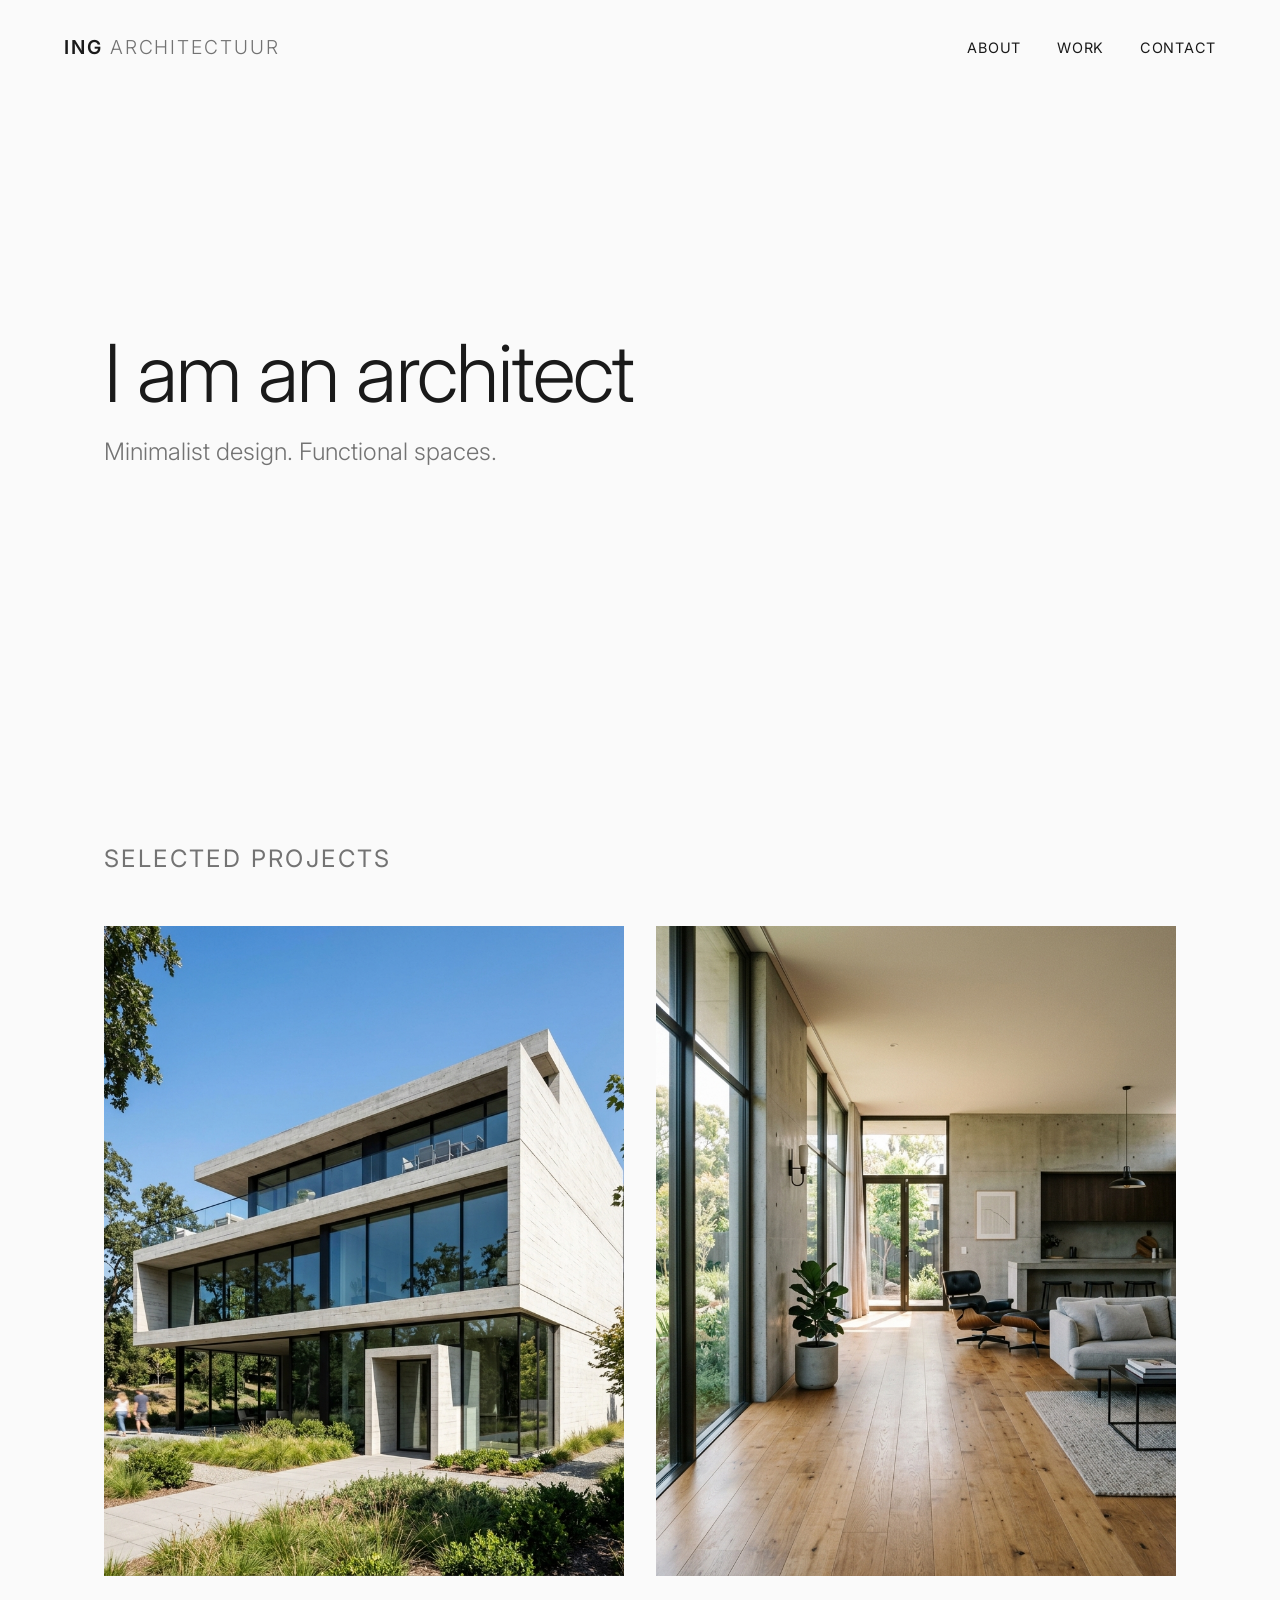
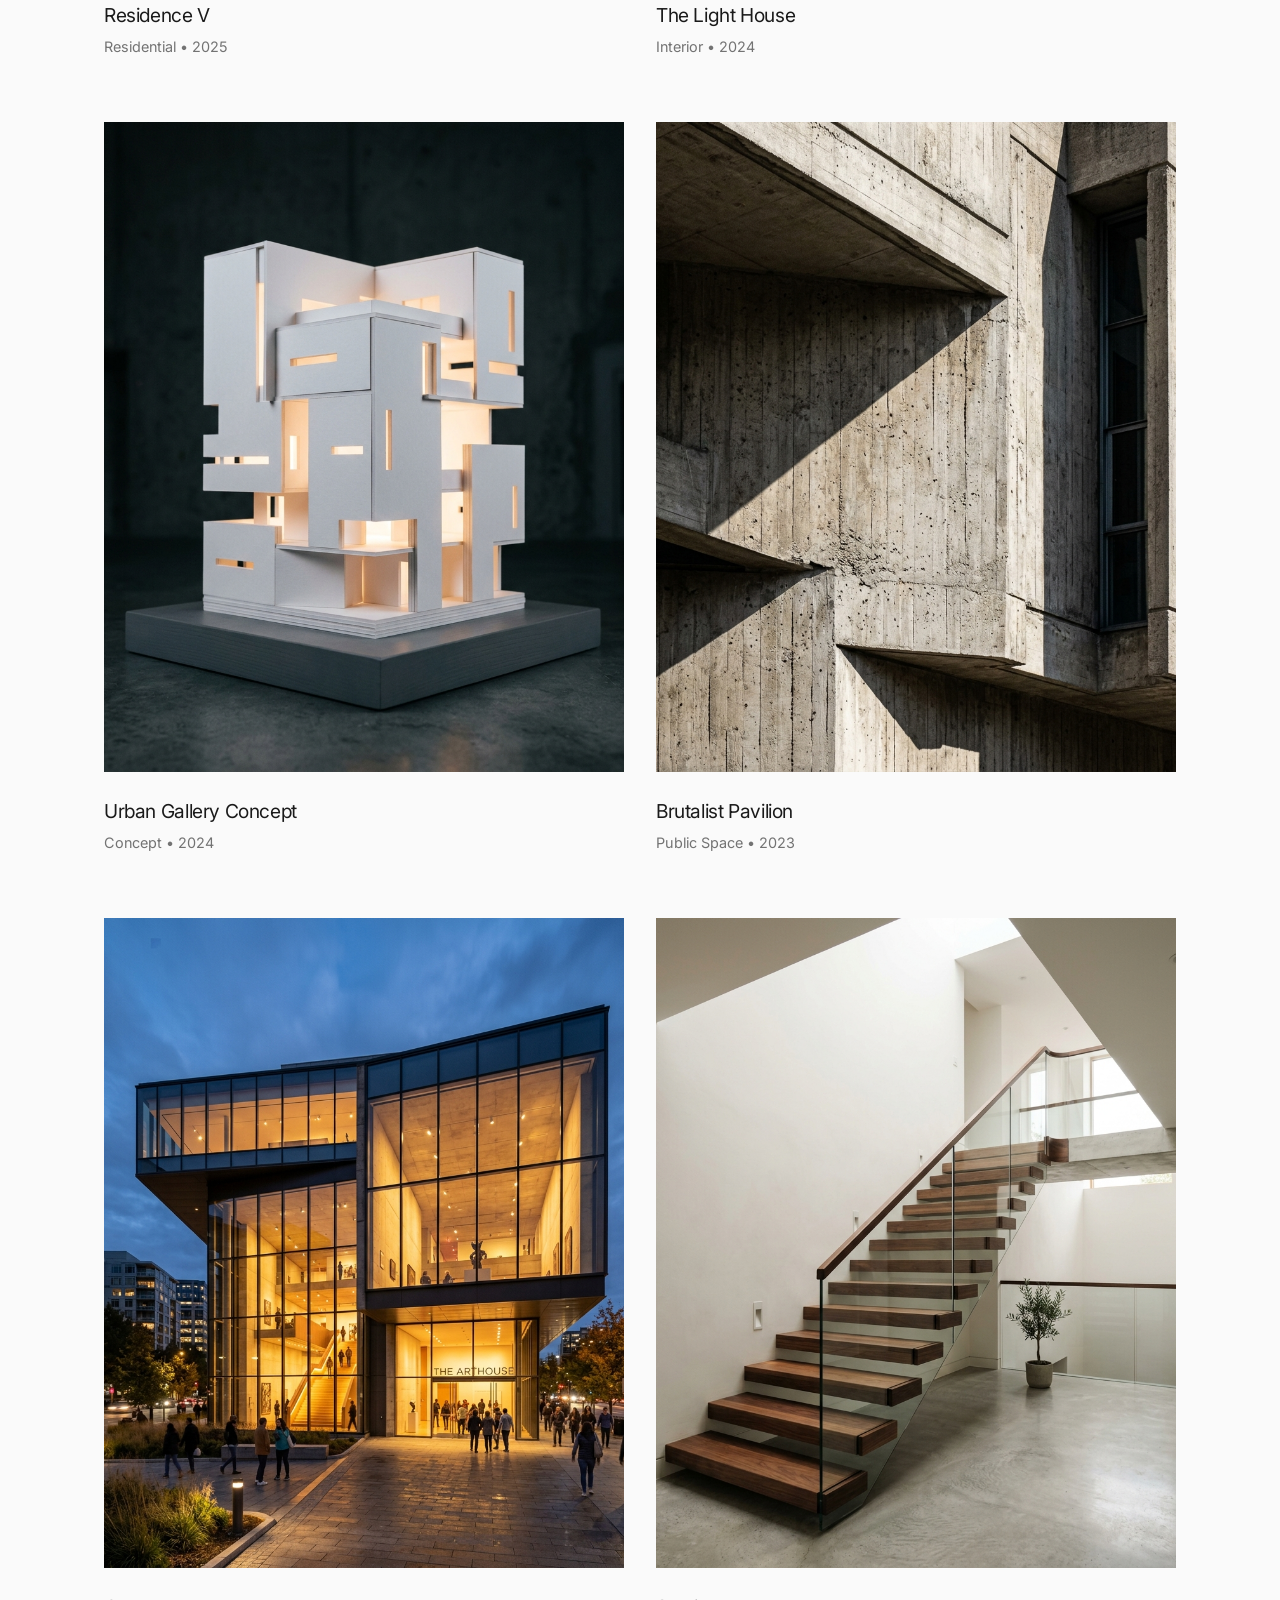
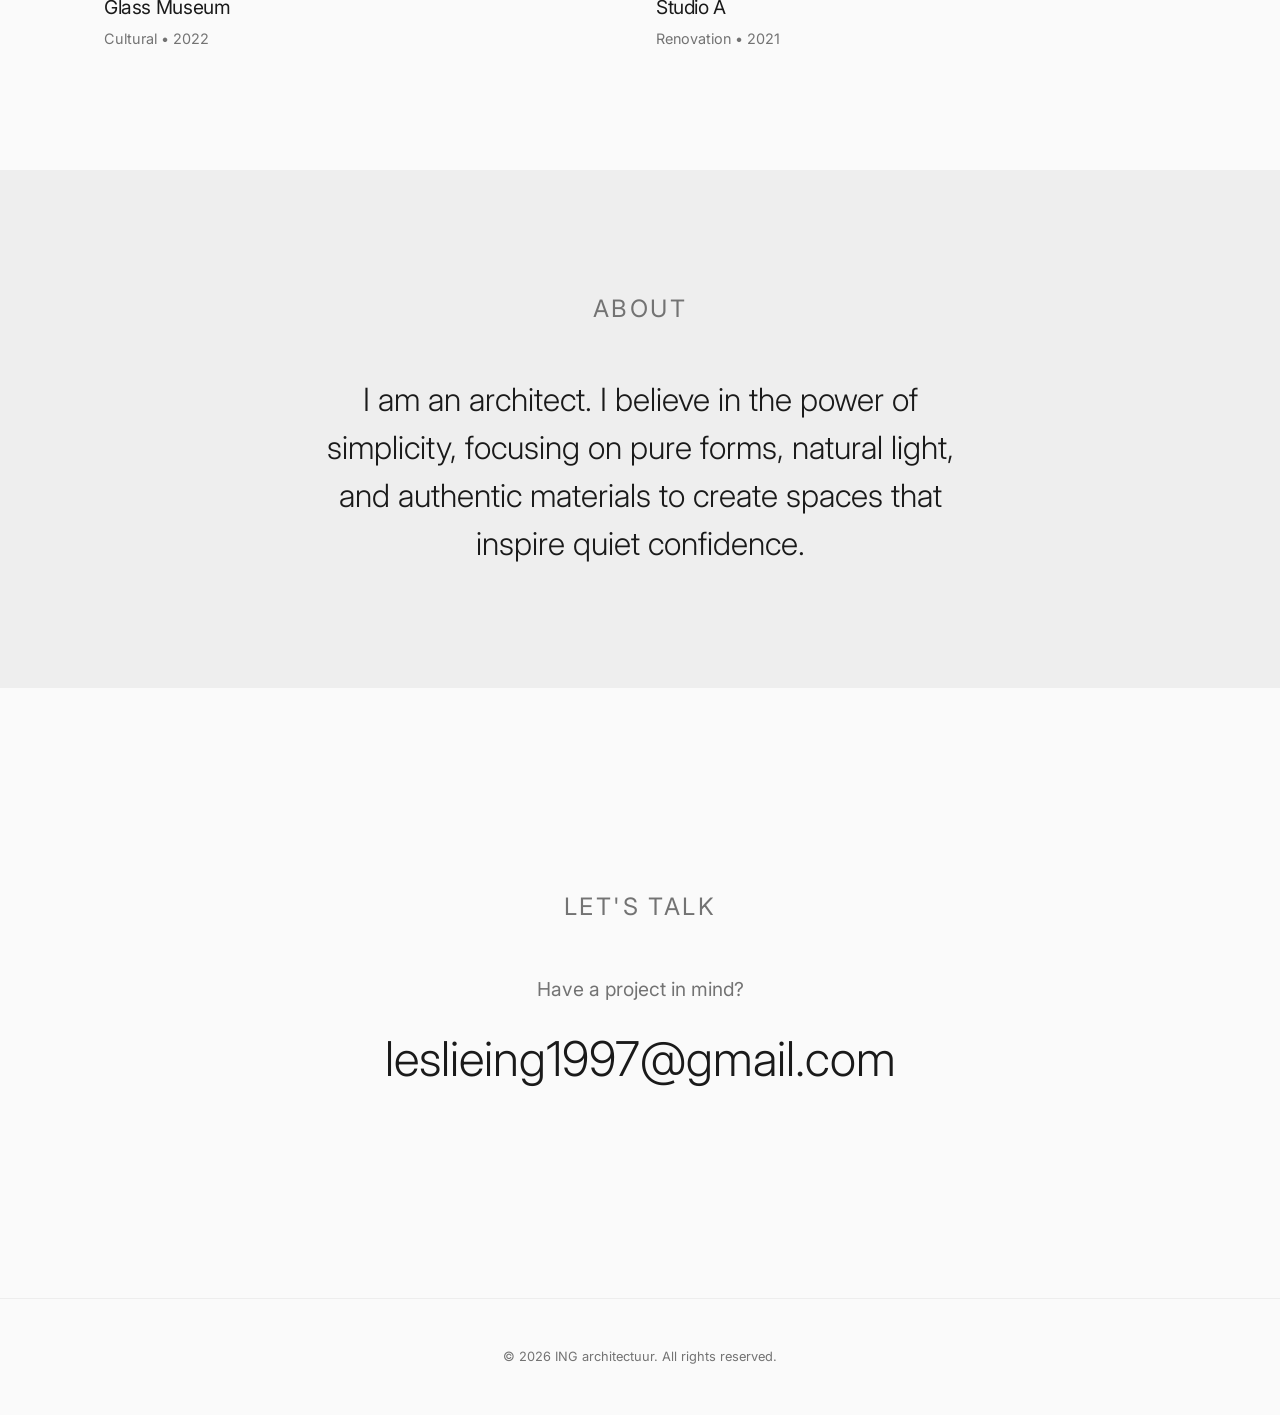
==== index.html @ ac7707c6 "Initial portfolio site" ====
<!DOCTYPE html>
<html lang="en">
<head>
    <meta charset="UTF-8">
    <meta name="viewport" content="width=device-width, initial-scale=1.0">
    <title>ING architectuur | Architect</title>
    <meta name="description" content="Portfolio of ING architectuur. I am an architect.">
    <link rel="stylesheet" href="styles.css">
    <link rel="preconnect" href="https://fonts.googleapis.com">
    <link rel="preconnect" href="https://fonts.gstatic.com" crossorigin>
    <link href="https://fonts.googleapis.com/css2?family=Inter:wght@300;400;600&display=swap" rel="stylesheet">
</head>
<body>
    <header id="main-header">
        <div class="header-container">
            <h1 class="logo">ING <span>architectuur</span></h1>
            <nav>
                <a href="#about">About</a>
                <a href="#projects">Work</a>
                <a href="#contact">Contact</a>
            </nav>
        </div>
    </header>

    <main>
        <section id="hero">
            <div class="hero-content">
                <h2>I am an architect</h2>
                <p>Minimalist design. Functional spaces.</p>
            </div>
        </section>

        <section id="projects" class="section">
            <div class="container">
                <h3 class="section-title">Selected Projects</h3>
                <div class="projects-grid">
                    <!-- Project 1 -->
                    <div class="project-card">
                        <div class="image-wrapper">
                            <img src="images/project_1.png" alt="Modern minimalist concrete exterior">
                        </div>
                        <div class="project-info">
                            <h4>Residence V</h4>
                            <p>Residential • 2025</p>
                        </div>
                    </div>
                    <!-- Project 2 -->
                    <div class="project-card">
                        <div class="image-wrapper">
                            <img src="images/project_2.png" alt="Minimalist interior design">
                        </div>
                        <div class="project-info">
                            <h4>The Light House</h4>
                            <p>Interior • 2024</p>
                        </div>
                    </div>
                    <!-- Project 3 -->
                    <div class="project-card">
                        <div class="image-wrapper">
                            <img src="images/project_3.png" alt="Architectural white model">
                        </div>
                        <div class="project-info">
                            <h4>Urban Gallery Concept</h4>
                            <p>Concept • 2024</p>
                        </div>
                    </div>
                    <!-- Project 4 -->
                    <div class="project-card">
                        <div class="image-wrapper">
                            <img src="images/project_4.png" alt="Detailed concrete brutalism">
                        </div>
                        <div class="project-info">
                            <h4>Brutalist Pavilion</h4>
                            <p>Public Space • 2023</p>
                        </div>
                    </div>
                    <!-- Project 5 -->
                    <div class="project-card">
                        <div class="image-wrapper">
                            <img src="images/project_5.png" alt="Modern museum exterior dusk">
                        </div>
                        <div class="project-info">
                            <h4>Glass Museum</h4>
                            <p>Cultural • 2022</p>
                        </div>
                    </div>
                    <!-- Project 6 -->
                    <div class="project-card">
                        <div class="image-wrapper">
                            <img src="images/project_6.png" alt="Minimalist wood staircase">
                        </div>
                        <div class="project-info">
                            <h4>Studio A</h4>
                            <p>Renovation • 2021</p>
                        </div>
                    </div>
                </div>
            </div>
        </section>

        <section id="about" class="section bg-light">
            <div class="container about-container">
                <h3 class="section-title">About</h3>
                <p class="about-text">
                    I am an architect. I believe in the power of simplicity, focusing on pure forms, natural light, and authentic materials to create spaces that inspire quiet confidence.
                </p>
            </div>
        </section>

        <section id="contact" class="section">
            <div class="container contact-container">
                <h3 class="section-title">Let's Talk</h3>
                <p>Have a project in mind?</p>
                <a href="mailto:leslieing1997@gmail.com" class="contact-link">leslieing1997@gmail.com</a>
            </div>
        </section>
    </main>

    <footer>
        <div class="container footer-container">
            <p>&copy; 2026 ING architectuur. All rights reserved.</p>
        </div>
    </footer>

    <script src="script.js"></script>
</body>
</html>
---- styles.css ----
/* Custom CSS properties for minimalist design system */
:root {
    --bg-color: #FAFAFA;
    --text-primary: #1A1A1A;
    --text-secondary: #737373;
    --accent: #000000;
    --bg-light: #EEEEEE;
    
    --font-stack: 'Inter', -apple-system, BlinkMacSystemFont, "Segoe UI", Roboto, Helvetica, Arial, sans-serif;
    
    --transition-smooth: all 0.4s cubic-bezier(0.16, 1, 0.3, 1);
}

* {
    margin: 0;
    padding: 0;
    box-sizing: border-box;
}

html {
    scroll-behavior: smooth;
}

body {
    font-family: var(--font-stack);
    background-color: var(--bg-color);
    color: var(--text-primary);
    line-height: 1.6;
    -webkit-font-smoothing: antialiased;
    -moz-osx-font-smoothing: grayscale;
}

/* Typography */
h1, h2, h3, h4, h5 {
    font-weight: 300;
    letter-spacing: -0.02em;
}

/* Layout Containers */
.container {
    max-width: 1200px;
    margin: 0 auto;
    padding: 0 5%;
}

.section {
    padding: 120px 0;
}

.section-title {
    font-size: 1.5rem;
    margin-bottom: 3rem;
    text-transform: uppercase;
    letter-spacing: 0.1em;
    font-weight: 400;
    color: var(--text-secondary);
}

.bg-light {
    background-color: var(--bg-light);
}

/* Header */
#main-header {
    position: fixed;
    top: 0;
    width: 100%;
    padding: 2rem 5%;
    background-color: rgba(250, 250, 250, 0.9);
    backdrop-filter: blur(10px);
    z-index: 100;
    transition: var(--transition-smooth);
}

#main-header.scrolled {
    padding: 1rem 5%;
    box-shadow: 0 2px 20px rgba(0,0,0,0.05);
}

.header-container {
    max-width: 1200px;
    margin: 0 auto;
    display: flex;
    justify-content: space-between;
    align-items: center;
}

.logo {
    font-size: 1.2rem;
    font-weight: 600;
    text-transform: uppercase;
    letter-spacing: 0.1em;
}

.logo span {
    font-weight: 300;
    color: var(--text-secondary);
}

nav a {
    color: var(--text-primary);
    text-decoration: none;
    margin-left: 2rem;
    font-size: 0.9rem;
    text-transform: uppercase;
    letter-spacing: 0.05em;
    transition: var(--transition-smooth);
    position: relative;
}

nav a::after {
    content: '';
    position: absolute;
    bottom: -4px;
    left: 0;
    width: 0;
    height: 1px;
    background-color: var(--text-primary);
    transition: var(--transition-smooth);
}

nav a:hover::after {
    width: 100%;
}

/* Hero Section */
#hero {
    height: 80vh;
    display: flex;
    align-items: center;
    padding-top: 80px;
}

.hero-content {
    max-width: 1200px;
    margin: 0 auto;
    padding: 0 5%;
    width: 100%;
}

.hero-content h2 {
    font-size: 5rem;
    line-height: 1.1;
    margin-bottom: 1rem;
}

.hero-content p {
    font-size: 1.5rem;
    color: var(--text-secondary);
    font-weight: 300;
}

/* Projects Grid */
.projects-grid {
    display: grid;
    grid-template-columns: repeat(auto-fill, minmax(350px, 1fr));
    gap: 4rem 2rem;
}

.project-card {
    cursor: pointer;
}

.image-wrapper {
    overflow: hidden;
    margin-bottom: 1.5rem;
    aspect-ratio: 4/5;
    background-color: #E0E0E0; /* Placeholder loading color */
}

.image-wrapper img {
    width: 100%;
    height: 100%;
    object-fit: cover;
    transition: transform 0.8s cubic-bezier(0.16, 1, 0.3, 1);
}

.project-card:hover .image-wrapper img {
    transform: scale(1.05);
}

.project-info h4 {
    font-size: 1.2rem;
    margin-bottom: 0.25rem;
    font-weight: 400;
}

.project-info p {
    font-size: 0.9rem;
    color: var(--text-secondary);
}

/* About Section */
.about-container {
    max-width: 800px;
    margin: 0 auto;
    text-align: center;
}

.about-text {
    font-size: 2rem;
    line-height: 1.5;
    font-weight: 300;
}

/* Contact Section */
.contact-container {
    text-align: center;
    padding: 5rem 0;
}

.contact-container p {
    font-size: 1.2rem;
    color: var(--text-secondary);
    margin-bottom: 1rem;
}

.contact-link {
    font-size: 3rem;
    color: var(--text-primary);
    text-decoration: none;
    font-weight: 300;
    position: relative;
    display: inline-block;
}

.contact-link::after {
    content: '';
    position: absolute;
    bottom: 5px;
    left: 0;
    width: 100%;
    height: 2px;
    background-color: var(--text-primary);
    transform: scaleX(0);
    transform-origin: right;
    transition: transform 0.6s cubic-bezier(0.16, 1, 0.3, 1);
}

.contact-link:hover::after {
    transform: scaleX(1);
    transform-origin: left;
}

/* Footer */
footer {
    padding: 3rem 5%;
    text-align: center;
    border-top: 1px solid rgba(0,0,0,0.05);
}

footer p {
    font-size: 0.8rem;
    color: var(--text-secondary);
}

/* Responsive */
@media (max-width: 768px) {
    .hero-content h2 {
        font-size: 3rem;
    }
    
    .about-text {
        font-size: 1.5rem;
    }
    
    .contact-link {
        font-size: 2rem;
    }
    
    nav {
        display: none; /* Add a hamburger menu for mobile in v2 */
    }
}
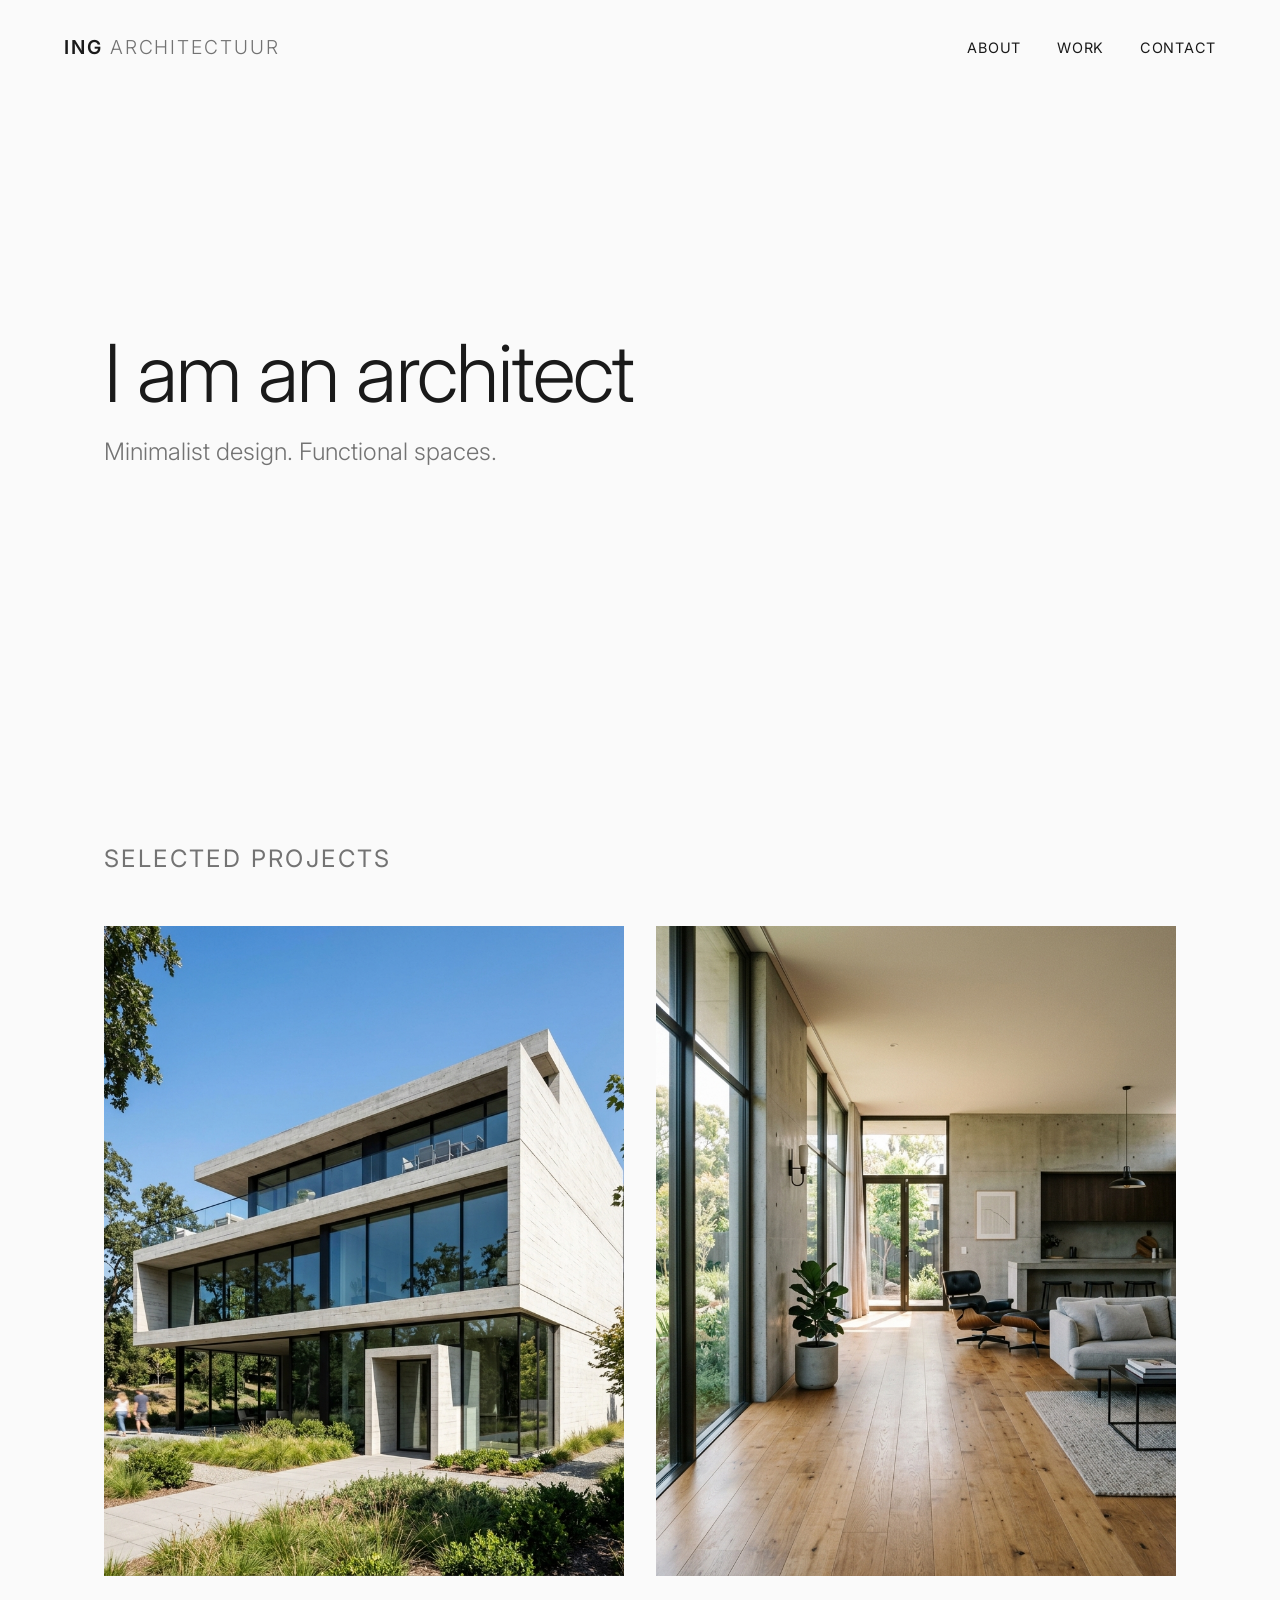
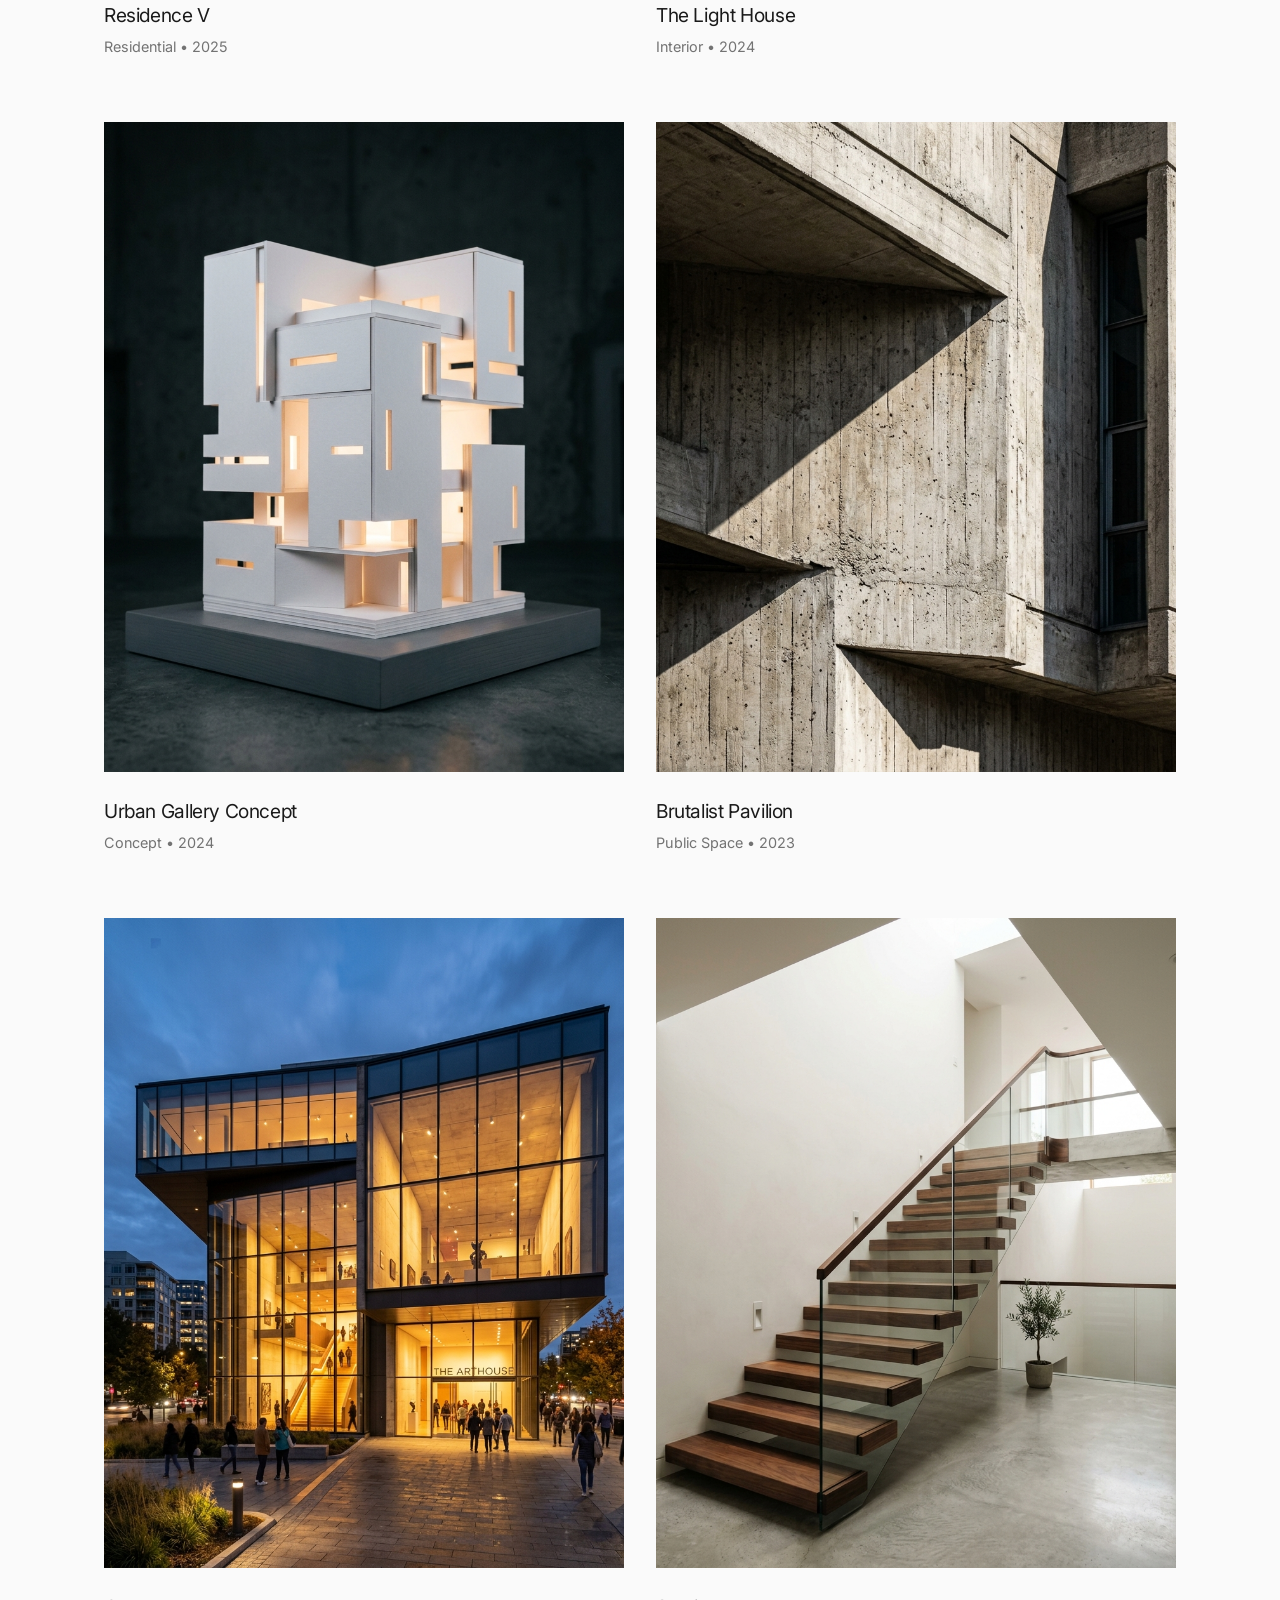
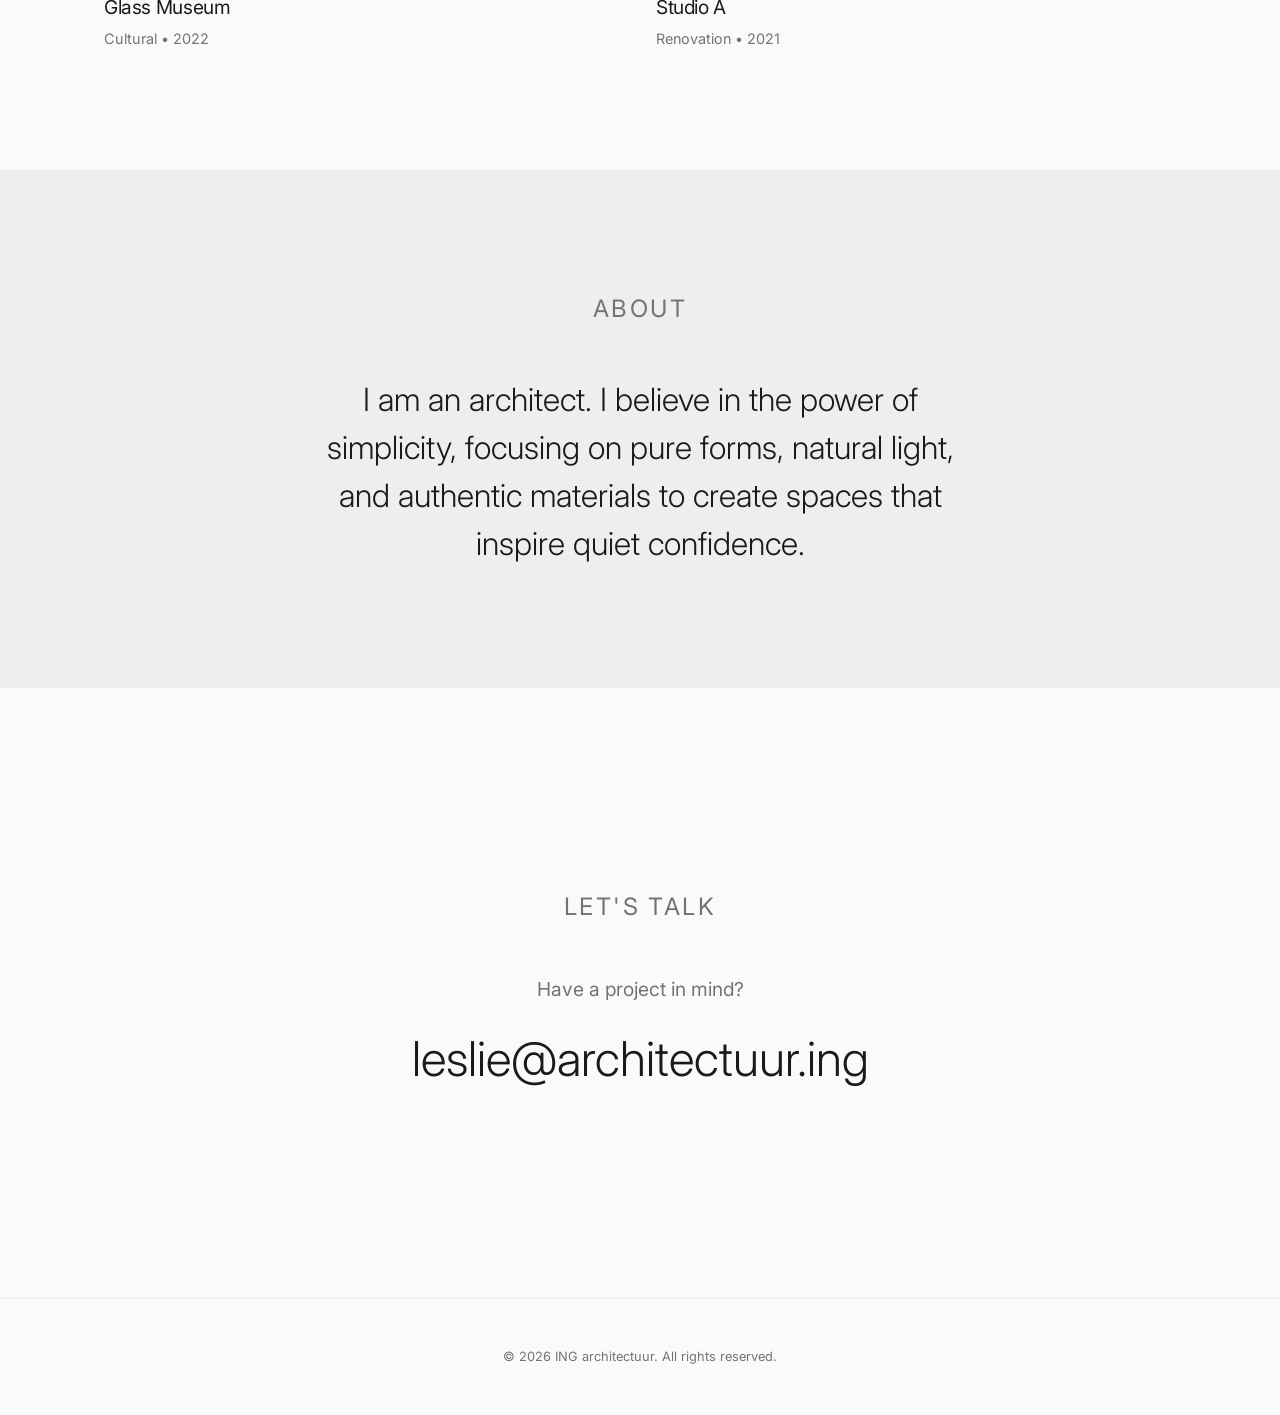
==== commit 7023680d: "style: update contact email and improve text formatting in index.html" ====
--- a/index.html
+++ b/index.html
@@ -1,5 +1,6 @@
 <!DOCTYPE html>
 <html lang="en">
+
 <head>
     <meta charset="UTF-8">
     <meta name="viewport" content="width=device-width, initial-scale=1.0">
@@ -10,6 +11,7 @@
     <link rel="preconnect" href="https://fonts.gstatic.com" crossorigin>
     <link href="https://fonts.googleapis.com/css2?family=Inter:wght@300;400;600&display=swap" rel="stylesheet">
 </head>
+
 <body>
     <header id="main-header">
         <div class="header-container">
@@ -102,7 +104,8 @@
             <div class="container about-container">
                 <h3 class="section-title">About</h3>
                 <p class="about-text">
-                    I am an architect. I believe in the power of simplicity, focusing on pure forms, natural light, and authentic materials to create spaces that inspire quiet confidence.
+                    I am an architect. I believe in the power of simplicity, focusing on pure forms, natural light, and
+                    authentic materials to create spaces that inspire quiet confidence.
                 </p>
             </div>
         </section>
@@ -111,7 +114,7 @@
             <div class="container contact-container">
                 <h3 class="section-title">Let's Talk</h3>
                 <p>Have a project in mind?</p>
-                <a href="mailto:leslieing1997@gmail.com" class="contact-link">leslieing1997@gmail.com</a>
+                <a href="mailto:leslie@architectuur.ing" class="contact-link">leslie@architectuur.ing</a>
             </div>
         </section>
     </main>
@@ -124,4 +127,5 @@
 
     <script src="script.js"></script>
 </body>
-</html>
+
+</html>
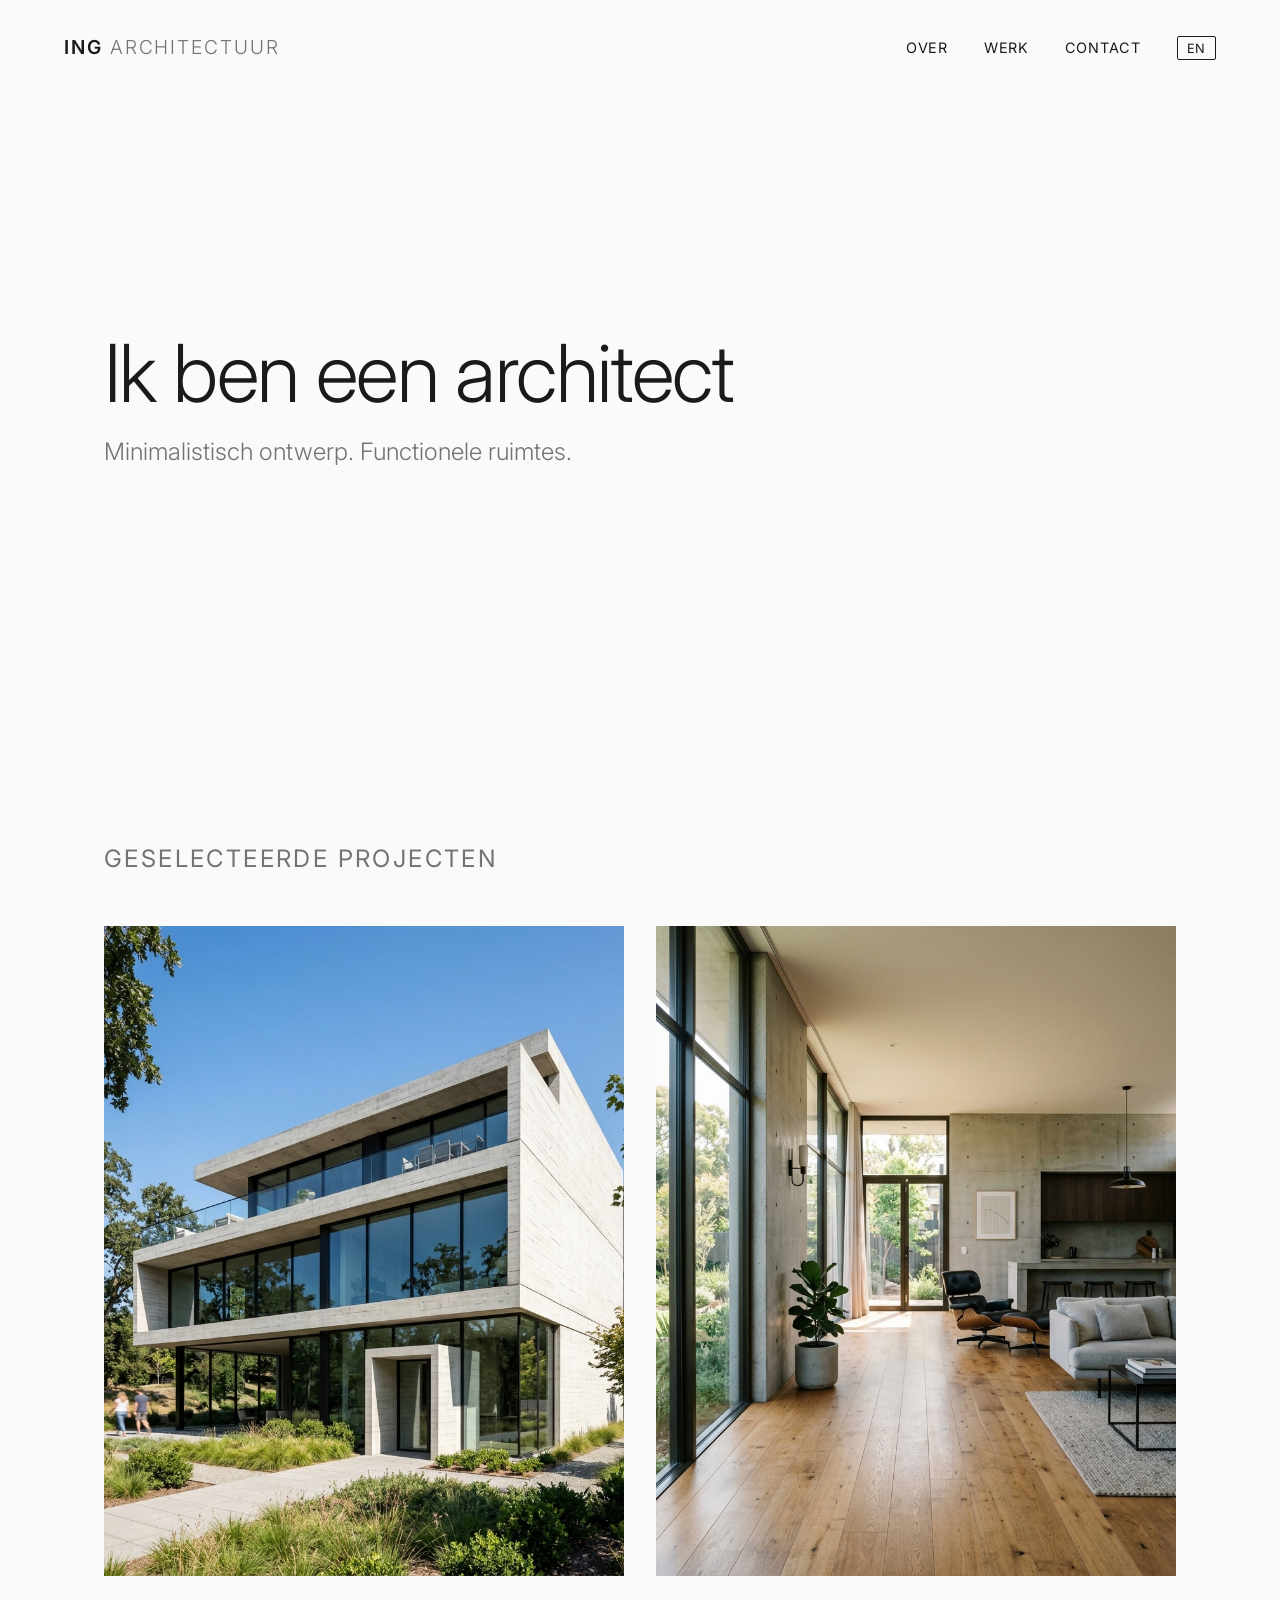
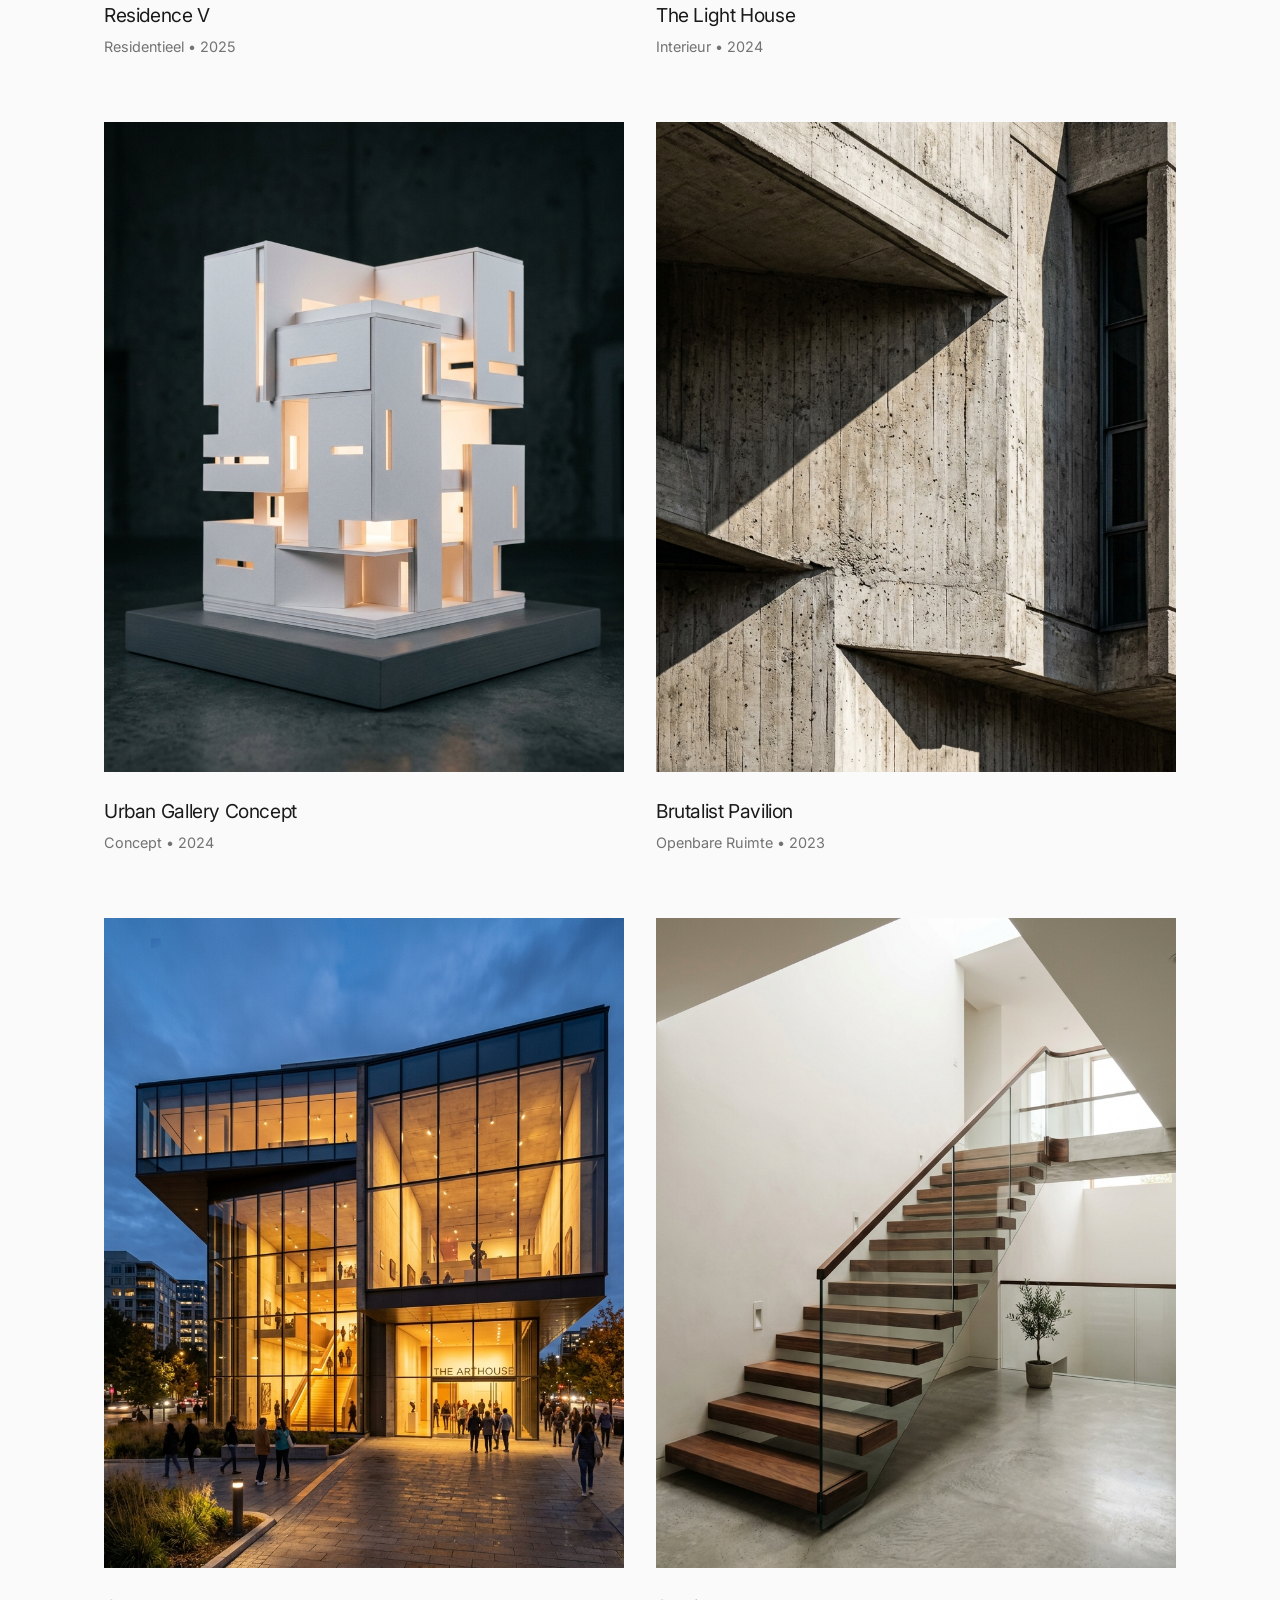
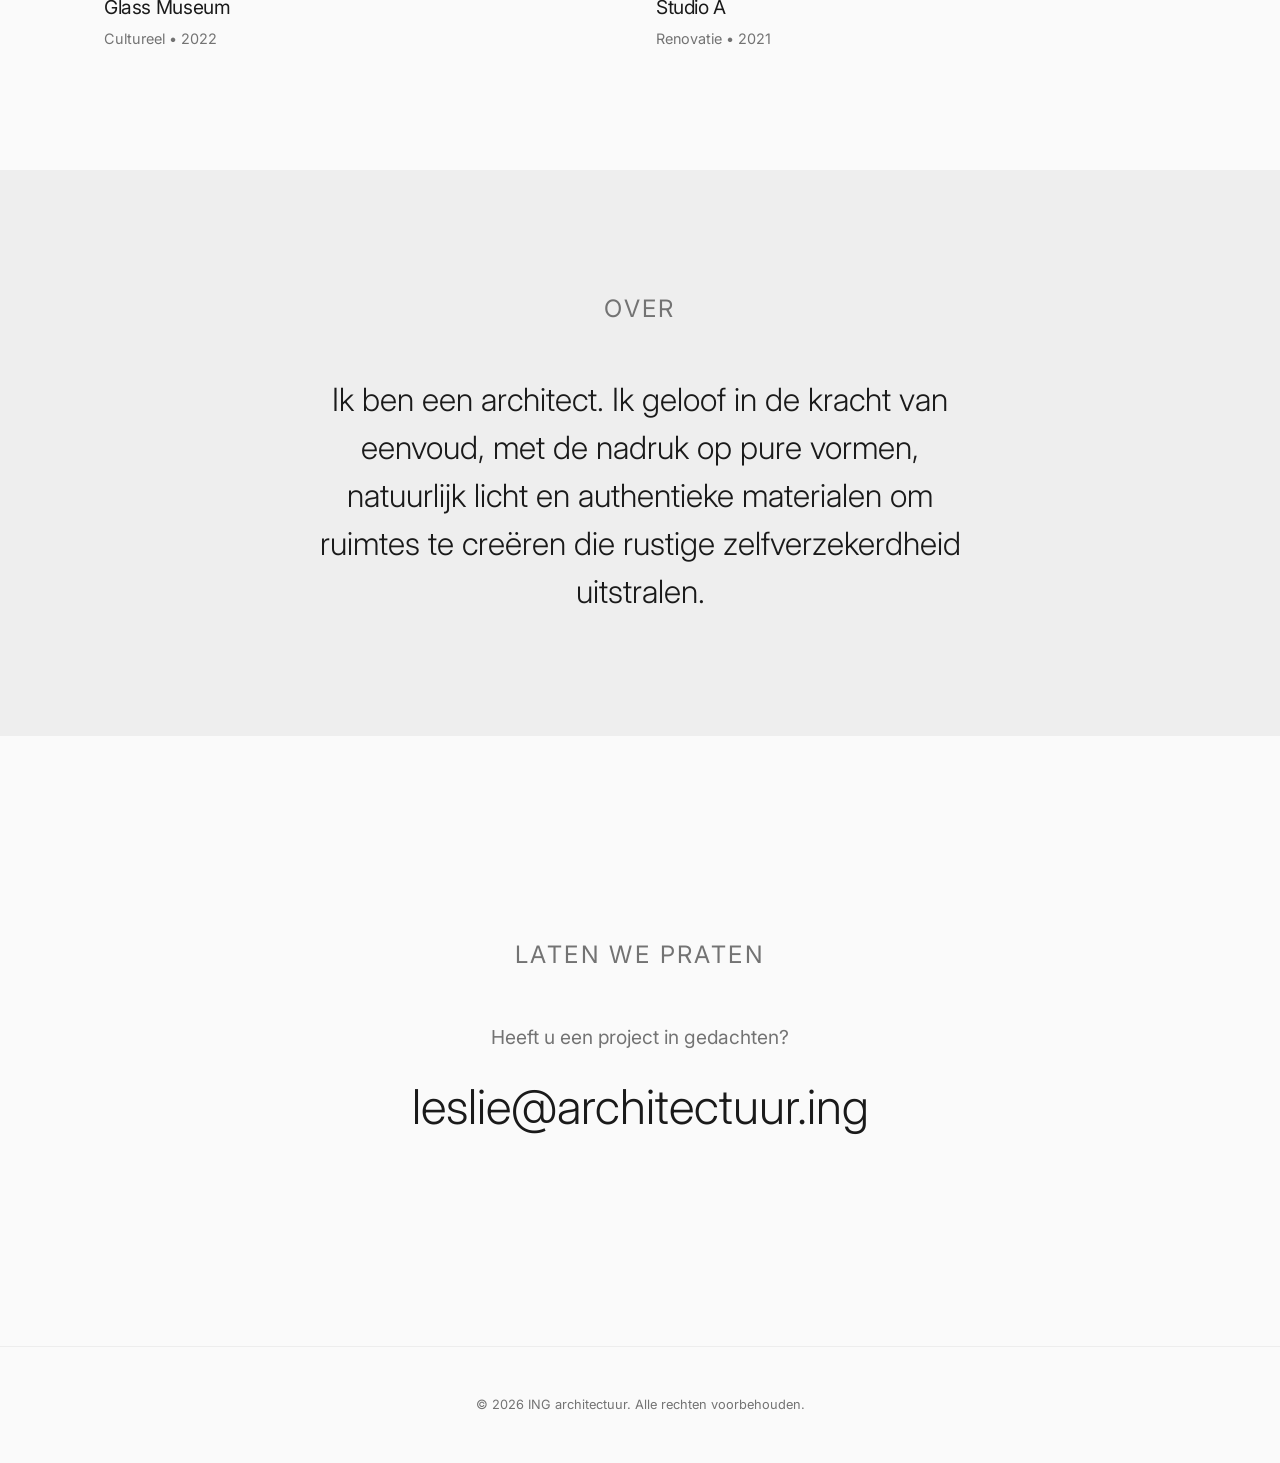
==== commit dc6ee028: "feat: implement multi-language support with a dynamic toggle button and translation dictionary" ====
--- a/index.html
+++ b/index.html
@@ -1,5 +1,5 @@
 <!DOCTYPE html>
-<html lang="en">
+<html lang="nl">
 
 <head>
     <meta charset="UTF-8">
@@ -17,9 +17,10 @@
         <div class="header-container">
             <h1 class="logo">ING <span>architectuur</span></h1>
             <nav>
-                <a href="#about">About</a>
-                <a href="#projects">Work</a>
-                <a href="#contact">Contact</a>
+                <a href="#about" data-i18n="nav-about">Over</a>
+                <a href="#projects" data-i18n="nav-work">Werk</a>
+                <a href="#contact" data-i18n="nav-contact">Contact</a>
+                <button id="lang-toggle" class="lang-btn">EN</button>
             </nav>
         </div>
     </header>
@@ -27,14 +28,14 @@
     <main>
         <section id="hero">
             <div class="hero-content">
-                <h2>I am an architect</h2>
-                <p>Minimalist design. Functional spaces.</p>
+                <h2 data-i18n="hero-title">Ik ben een architect</h2>
+                <p data-i18n="hero-subtitle">Minimalistisch ontwerp. Functionele ruimtes.</p>
             </div>
         </section>
 
         <section id="projects" class="section">
             <div class="container">
-                <h3 class="section-title">Selected Projects</h3>
+                <h3 class="section-title" data-i18n="projects-title">Geselecteerde Projecten</h3>
                 <div class="projects-grid">
                     <!-- Project 1 -->
                     <div class="project-card">
@@ -43,7 +44,7 @@
                         </div>
                         <div class="project-info">
                             <h4>Residence V</h4>
-                            <p>Residential • 2025</p>
+                            <p><span data-i18n="proj-1-cat">Residentieel</span> • 2025</p>
                         </div>
                     </div>
                     <!-- Project 2 -->
@@ -53,7 +54,7 @@
                         </div>
                         <div class="project-info">
                             <h4>The Light House</h4>
-                            <p>Interior • 2024</p>
+                            <p><span data-i18n="proj-2-cat">Interieur</span> • 2024</p>
                         </div>
                     </div>
                     <!-- Project 3 -->
@@ -63,7 +64,7 @@
                         </div>
                         <div class="project-info">
                             <h4>Urban Gallery Concept</h4>
-                            <p>Concept • 2024</p>
+                            <p><span data-i18n="proj-3-cat">Concept</span> • 2024</p>
                         </div>
                     </div>
                     <!-- Project 4 -->
@@ -73,7 +74,7 @@
                         </div>
                         <div class="project-info">
                             <h4>Brutalist Pavilion</h4>
-                            <p>Public Space • 2023</p>
+                            <p><span data-i18n="proj-4-cat">Openbare Ruimte</span> • 2023</p>
                         </div>
                     </div>
                     <!-- Project 5 -->
@@ -83,7 +84,7 @@
                         </div>
                         <div class="project-info">
                             <h4>Glass Museum</h4>
-                            <p>Cultural • 2022</p>
+                            <p><span data-i18n="proj-5-cat">Cultureel</span> • 2022</p>
                         </div>
                     </div>
                     <!-- Project 6 -->
@@ -93,7 +94,7 @@
                         </div>
                         <div class="project-info">
                             <h4>Studio A</h4>
-                            <p>Renovation • 2021</p>
+                            <p><span data-i18n="proj-6-cat">Renovatie</span> • 2021</p>
                         </div>
                     </div>
                 </div>
@@ -102,18 +103,17 @@
 
         <section id="about" class="section bg-light">
             <div class="container about-container">
-                <h3 class="section-title">About</h3>
-                <p class="about-text">
-                    I am an architect. I believe in the power of simplicity, focusing on pure forms, natural light, and
-                    authentic materials to create spaces that inspire quiet confidence.
+                <h3 class="section-title" data-i18n="about-title">Over</h3>
+                <p class="about-text" data-i18n="about-text">
+                    Ik ben een architect. Ik geloof in de kracht van eenvoud, met de nadruk op pure vormen, natuurlijk licht en authentieke materialen om ruimtes te creëren die rustige zelfverzekerdheid uitstralen.
                 </p>
             </div>
         </section>
 
         <section id="contact" class="section">
             <div class="container contact-container">
-                <h3 class="section-title">Let's Talk</h3>
-                <p>Have a project in mind?</p>
+                <h3 class="section-title" data-i18n="contact-title">Laten we praten</h3>
+                <p data-i18n="contact-subtitle">Heeft u een project in gedachten?</p>
                 <a href="mailto:leslie@architectuur.ing" class="contact-link">leslie@architectuur.ing</a>
             </div>
         </section>
@@ -121,7 +121,7 @@
 
     <footer>
         <div class="container footer-container">
-            <p>&copy; 2026 ING architectuur. All rights reserved.</p>
+            <p>&copy; 2026 ING architectuur. <span data-i18n="footer-rights">Alle rechten voorbehouden.</span></p>
         </div>
     </footer>
 
--- a/styles.css
+++ b/styles.css
@@ -123,6 +123,24 @@
     width: 100%;
 }
 
+.lang-btn {
+    background: none;
+    border: 1px solid var(--text-primary);
+    color: var(--text-primary);
+    padding: 0.2rem 0.6rem;
+    margin-left: 2rem;
+    font-family: var(--font-stack);
+    font-size: 0.8rem;
+    cursor: pointer;
+    transition: var(--transition-smooth);
+    border-radius: 2px;
+}
+
+.lang-btn:hover {
+    background: var(--text-primary);
+    color: var(--bg-color);
+}
+
 /* Hero Section */
 #hero {
     height: 80vh;
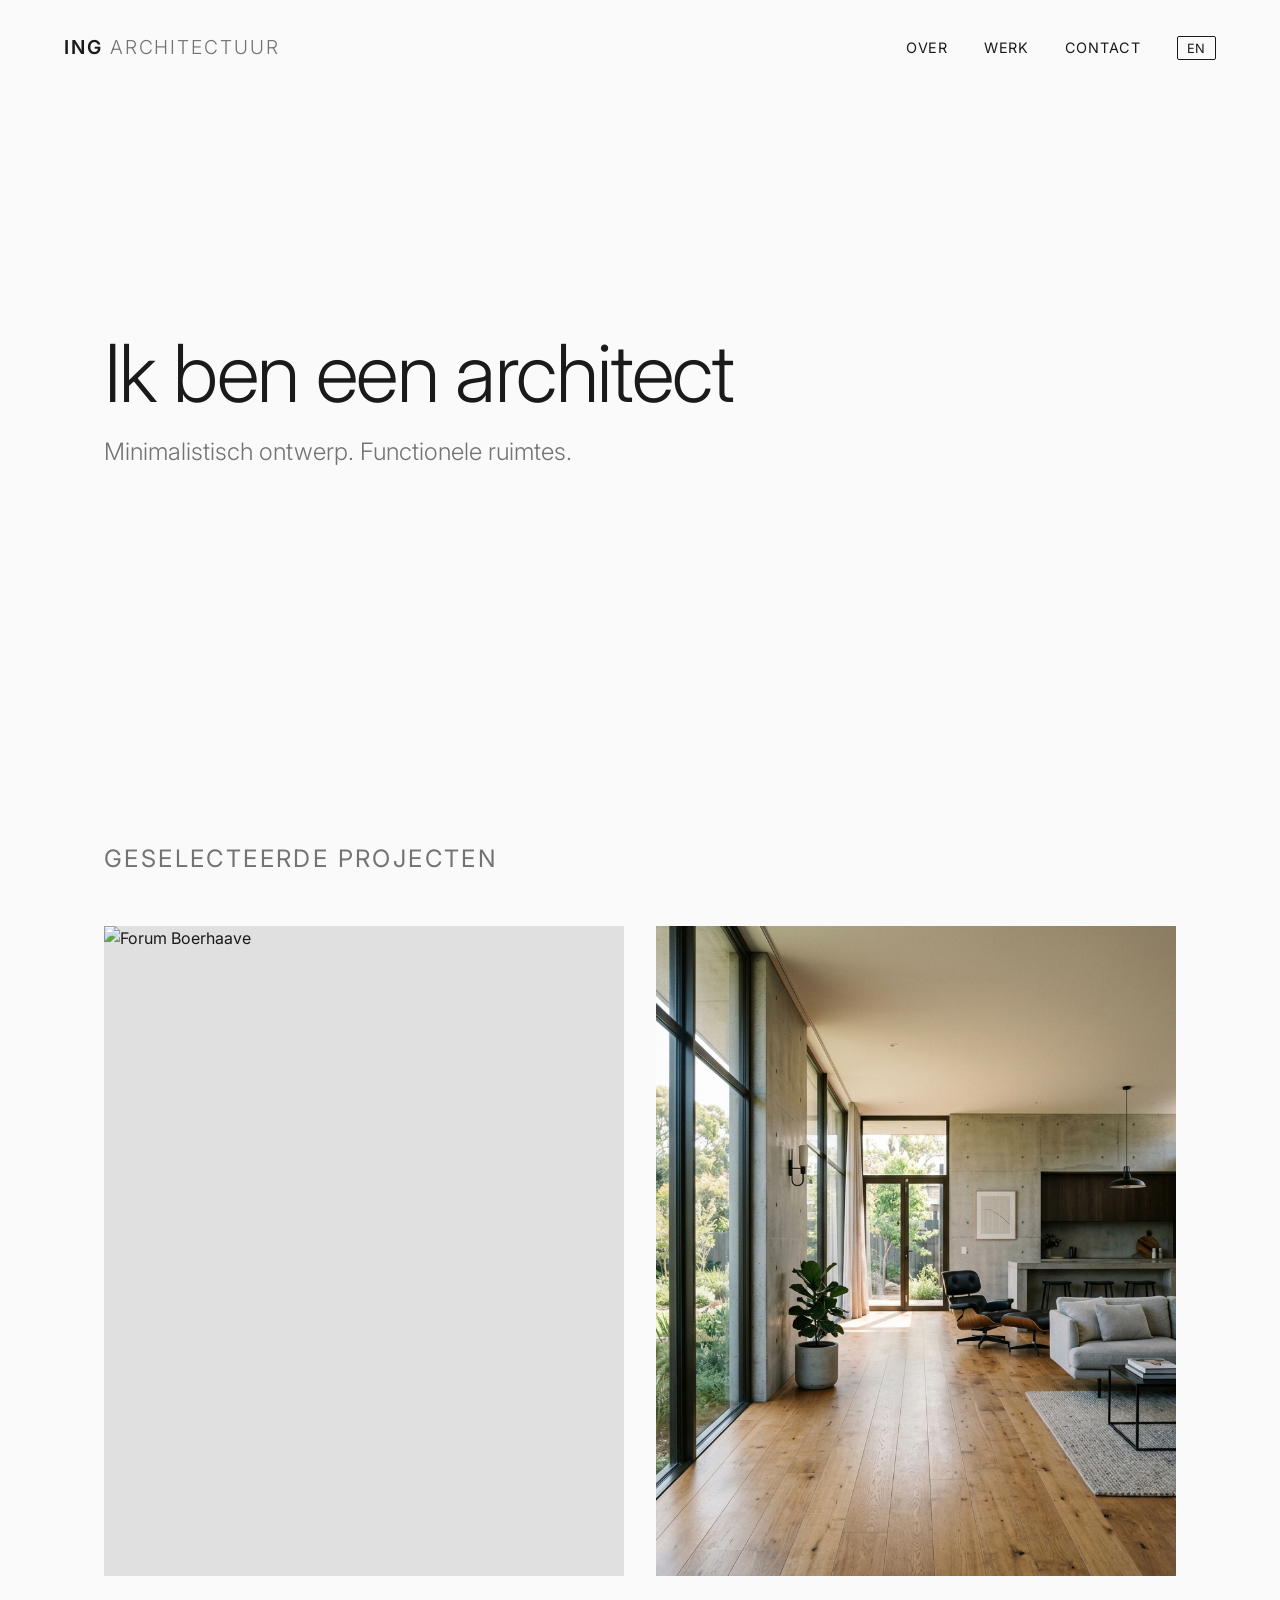
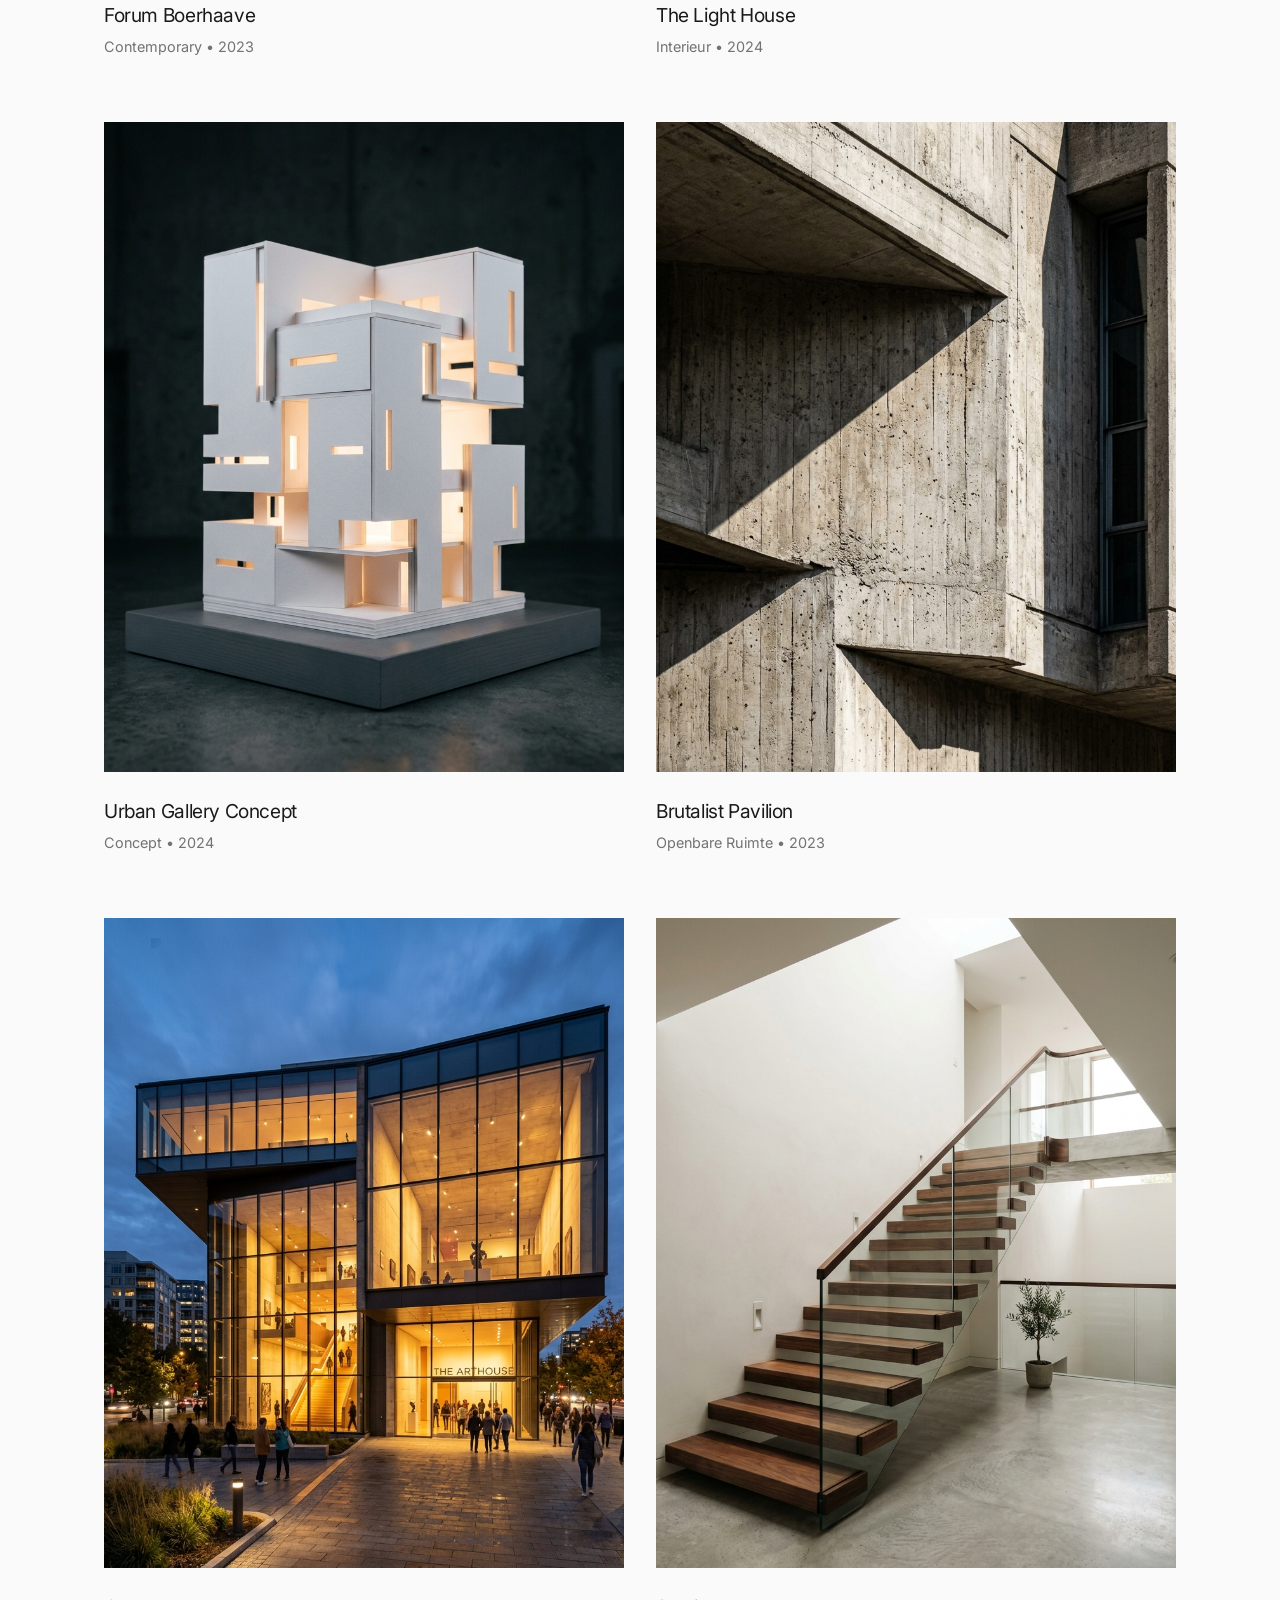
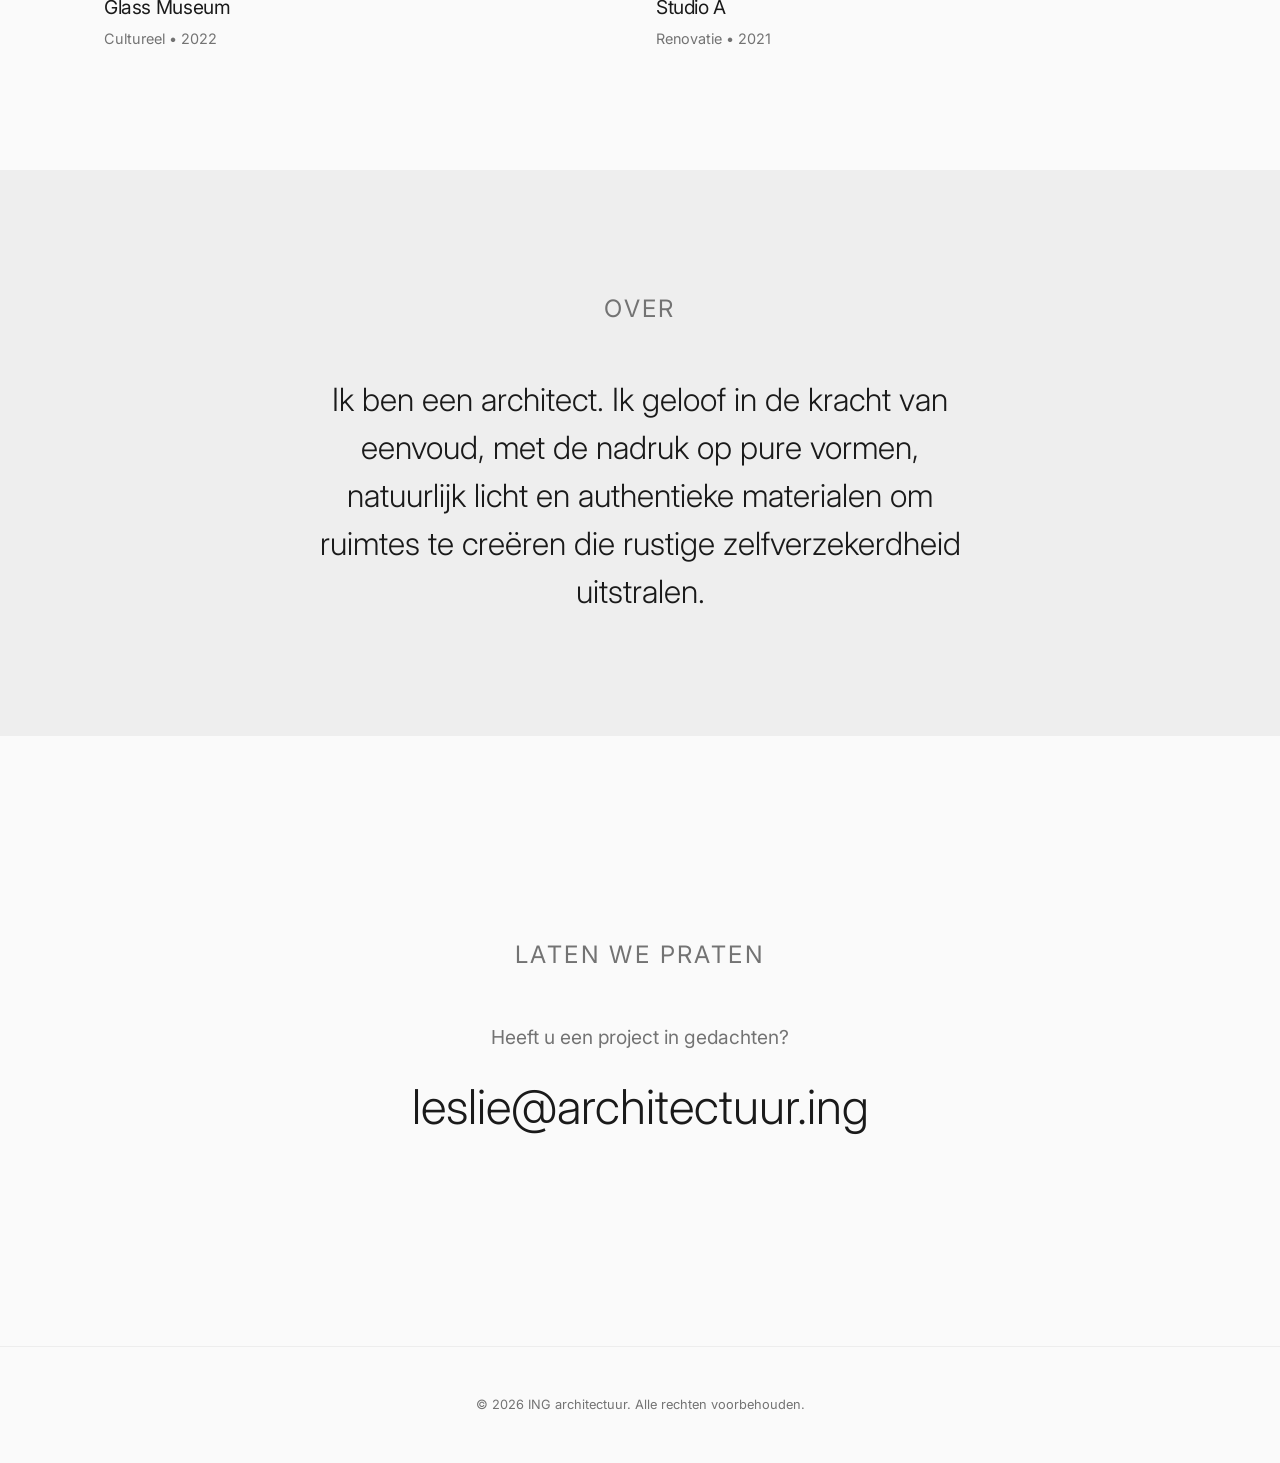
==== commit 71606bf3: "feat: add Forum Boerhaave project page with full asset suite and localized content" ====
--- a/index.html
+++ b/index.html
@@ -38,15 +38,15 @@
                 <h3 class="section-title" data-i18n="projects-title">Geselecteerde Projecten</h3>
                 <div class="projects-grid">
                     <!-- Project 1 -->
-                    <div class="project-card">
+                    <a href="project-forum-boerhaave.html" class="project-card">
                         <div class="image-wrapper">
-                            <img src="images/project_1.png" alt="Modern minimalist concrete exterior">
+                            <img src="projects/forum_boerhaave_assets/Lente.png" alt="Forum Boerhaave">
                         </div>
                         <div class="project-info">
-                            <h4>Residence V</h4>
-                            <p><span data-i18n="proj-1-cat">Residentieel</span> • 2025</p>
+                            <h4 data-i18n="p1-title">Forum Boerhaave</h4>
+                            <p><span data-i18n="proj-1-cat">Contemporary</span> • 2023</p>
                         </div>
-                    </div>
+                    </a>
                     <!-- Project 2 -->
                     <div class="project-card">
                         <div class="image-wrapper">
--- a/styles.css
+++ b/styles.css
@@ -177,6 +177,9 @@
 
 .project-card {
     cursor: pointer;
+    text-decoration: none;
+    color: inherit;
+    display: block;
 }
 
 .image-wrapper {
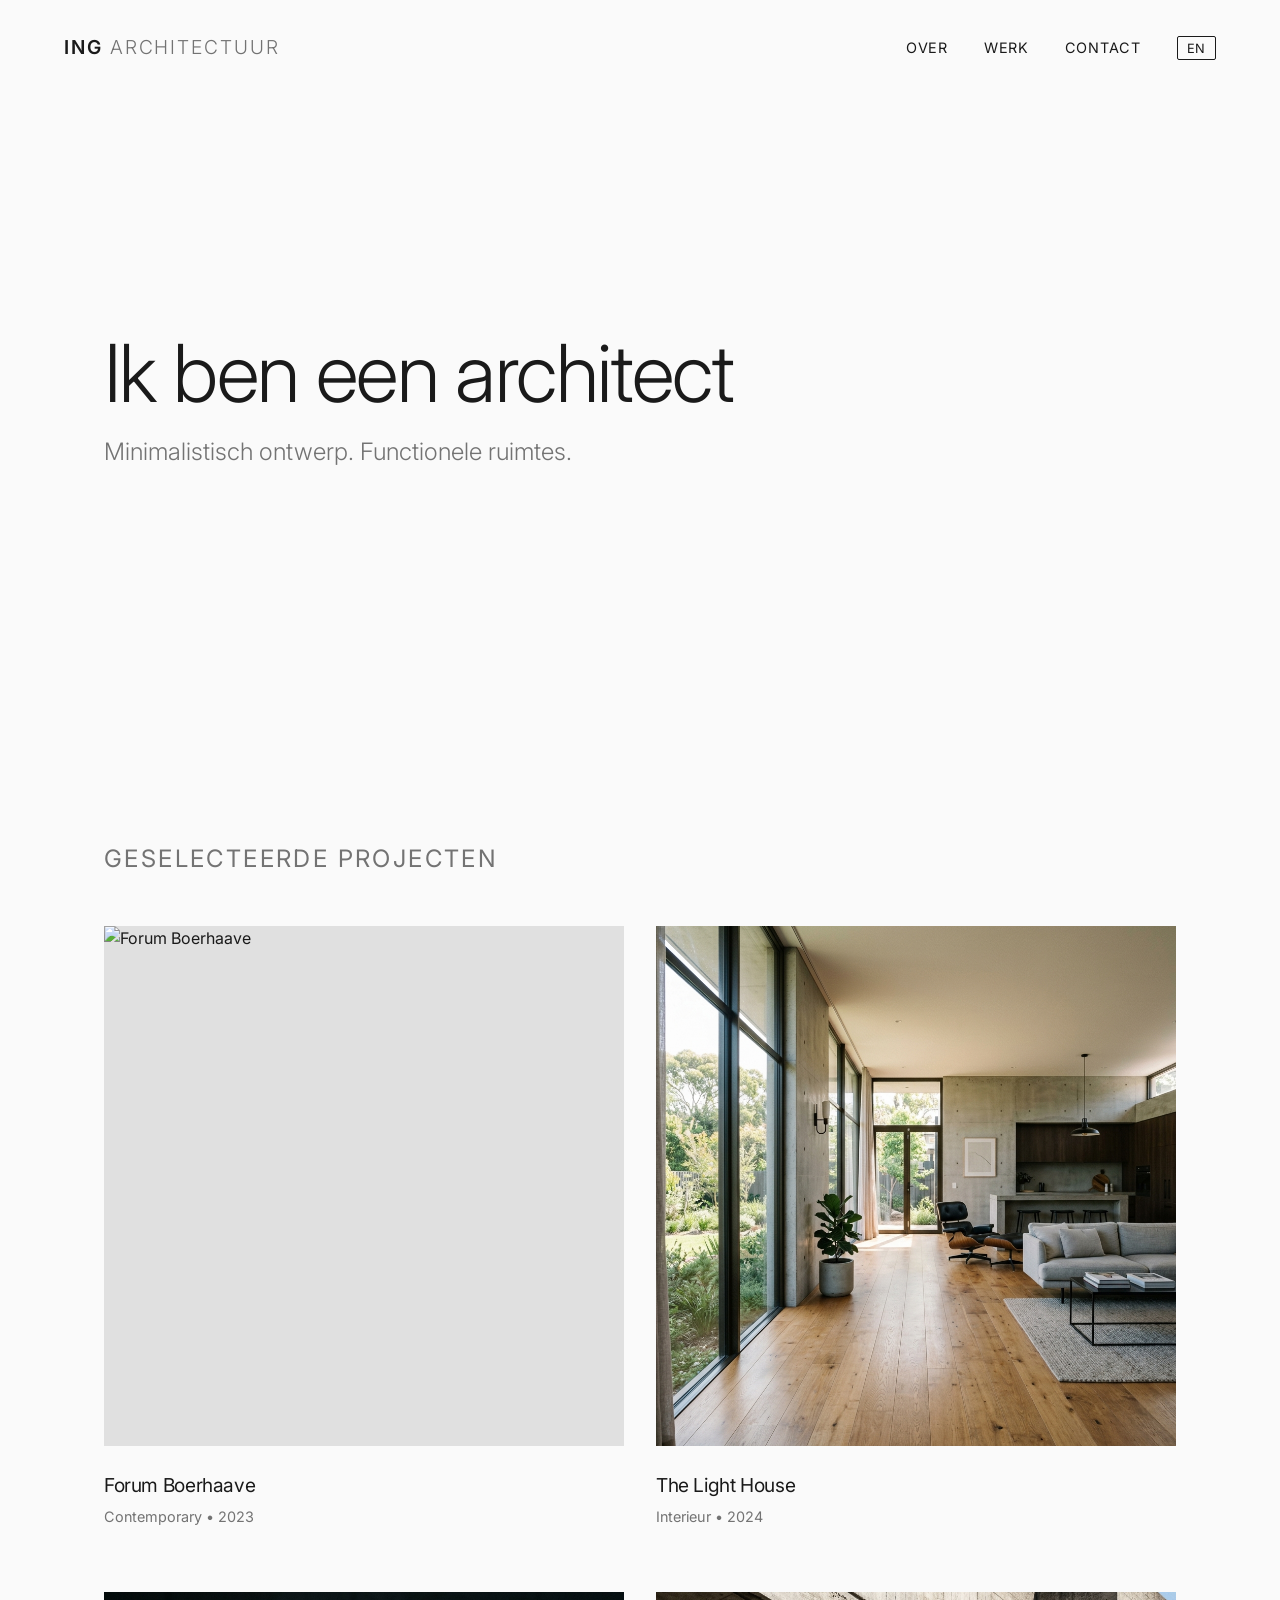
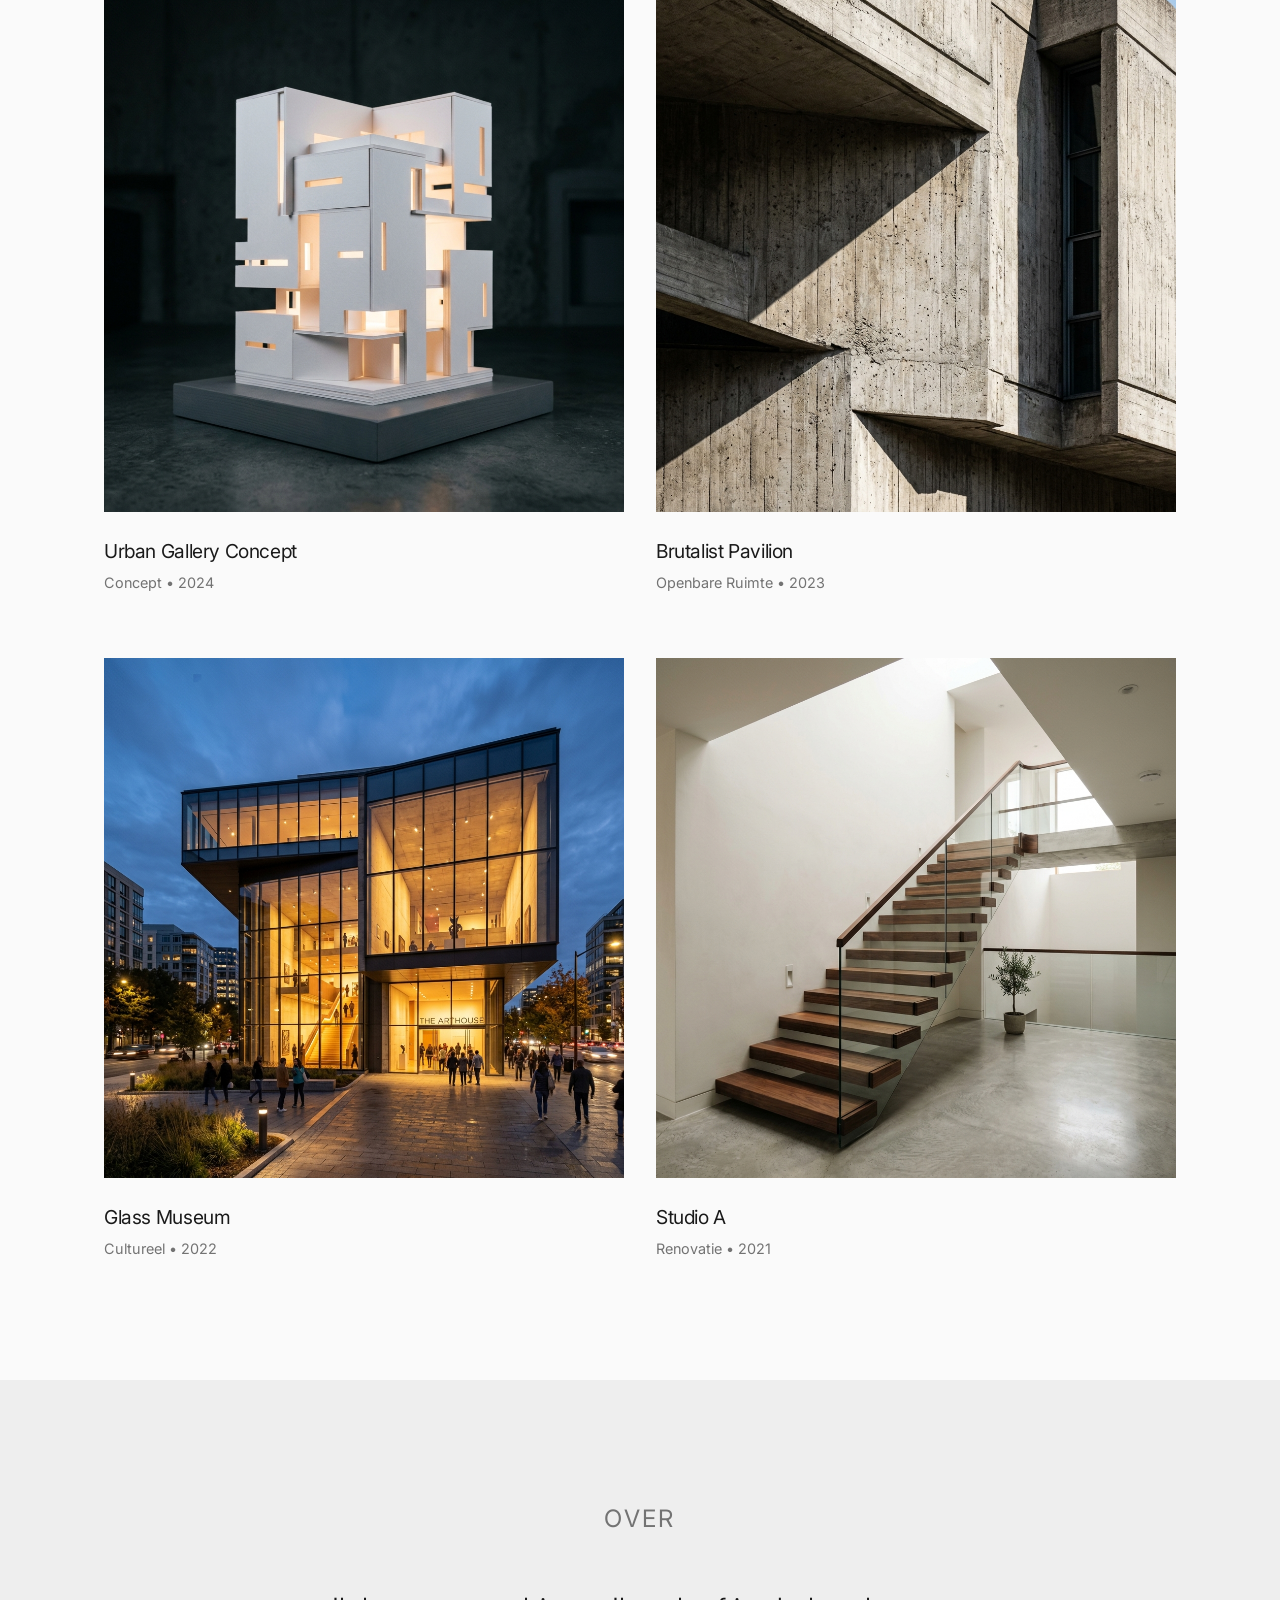
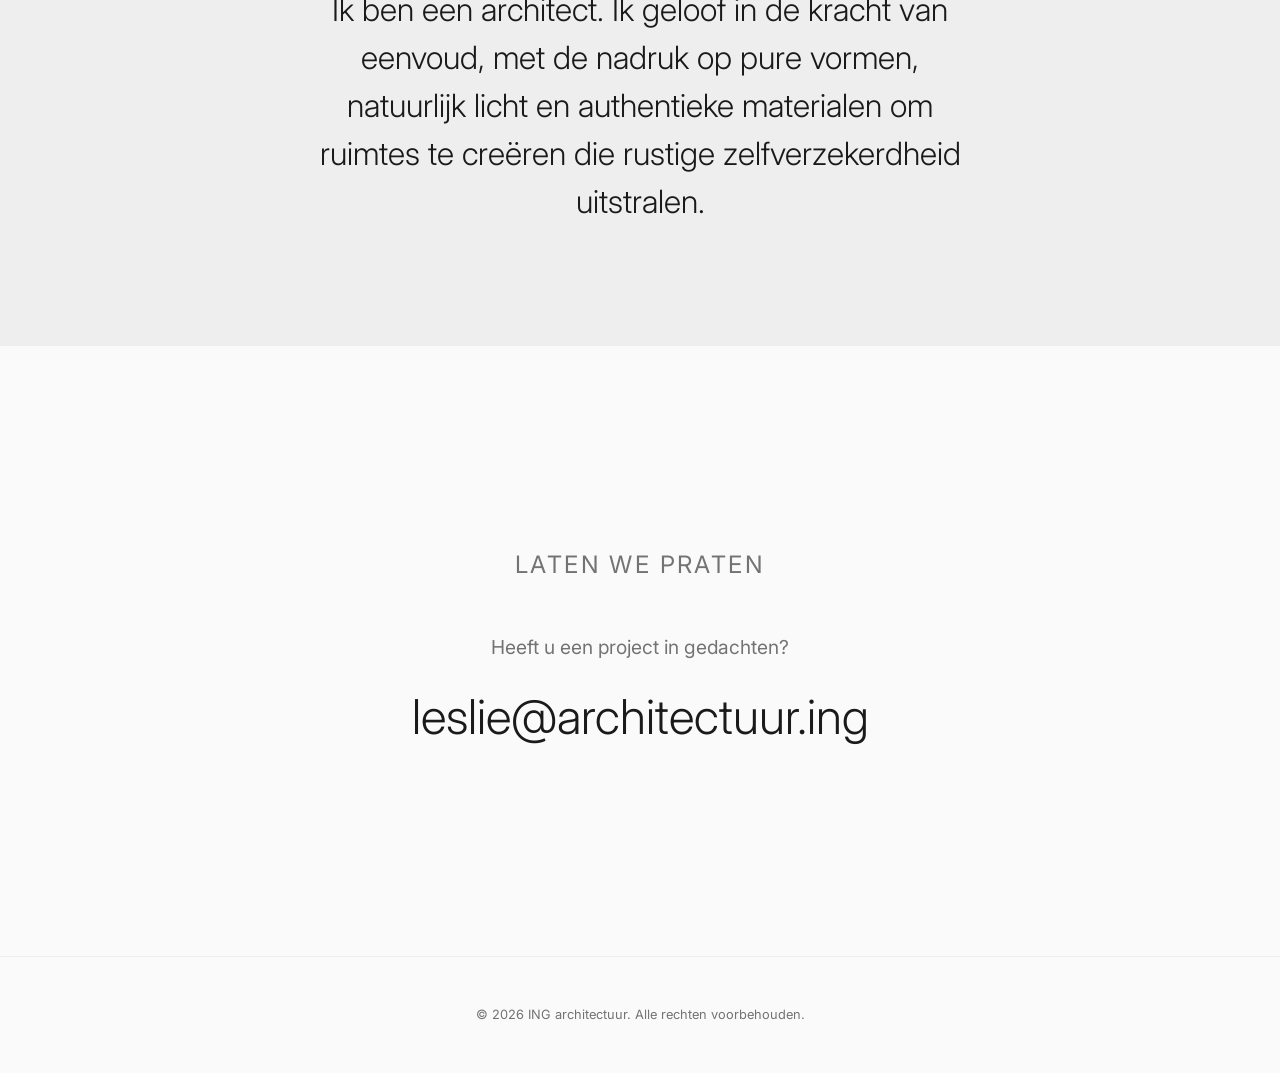
==== commit 4544d7b0: "feat: add project assets, favicon, and update layout styling for Forum Boerhaave" ====
--- a/index.html
+++ b/index.html
@@ -10,6 +10,7 @@
     <link rel="preconnect" href="https://fonts.googleapis.com">
     <link rel="preconnect" href="https://fonts.gstatic.com" crossorigin>
     <link href="https://fonts.googleapis.com/css2?family=Inter:wght@300;400;600&display=swap" rel="stylesheet">
+    <link rel="icon" type="image/svg+xml" href="favicon.svg">
 </head>
 
 <body>
@@ -105,7 +106,8 @@
             <div class="container about-container">
                 <h3 class="section-title" data-i18n="about-title">Over</h3>
                 <p class="about-text" data-i18n="about-text">
-                    Ik ben een architect. Ik geloof in de kracht van eenvoud, met de nadruk op pure vormen, natuurlijk licht en authentieke materialen om ruimtes te creëren die rustige zelfverzekerdheid uitstralen.
+                    Ik ben een architect. Ik geloof in de kracht van eenvoud, met de nadruk op pure vormen, natuurlijk
+                    licht en authentieke materialen om ruimtes te creëren die rustige zelfverzekerdheid uitstralen.
                 </p>
             </div>
         </section>
--- a/styles.css
+++ b/styles.css
@@ -185,7 +185,7 @@
 .image-wrapper {
     overflow: hidden;
     margin-bottom: 1.5rem;
-    aspect-ratio: 4/5;
+    aspect-ratio: 1/1;
     background-color: #E0E0E0; /* Placeholder loading color */
 }
 
